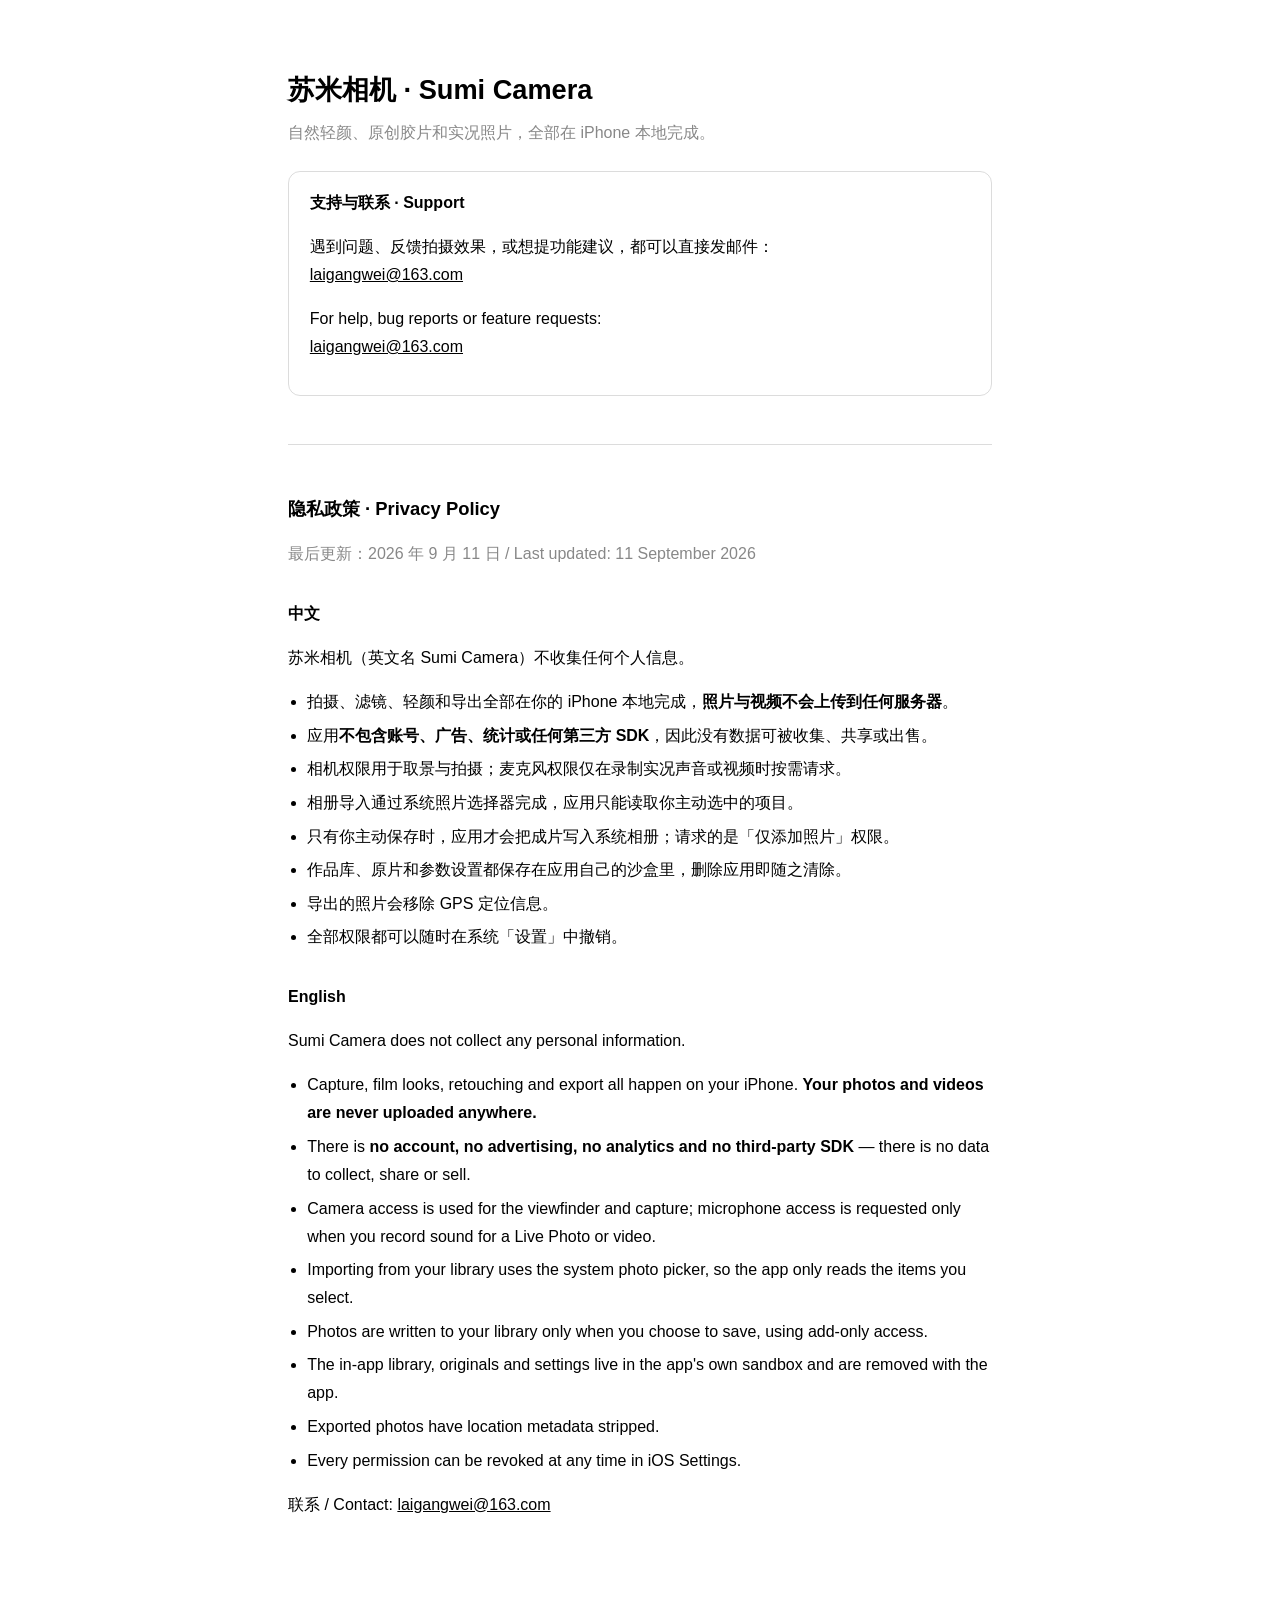
==== index.html @ 21cba601 "苏米相机 支持与隐私页" ====
<!DOCTYPE html>
<html lang="zh-Hans">
<head>
<meta charset="utf-8">
<meta name="viewport" content="width=device-width, initial-scale=1">
<title>苏米相机 · 支持与隐私 · Sumi Camera</title>
<style>
  :root { color-scheme: light dark; }
  body { max-width: 44rem; margin: 0 auto; padding: 3rem 1.25rem 5rem;
         font: 16px/1.75 -apple-system, "PingFang SC", "Helvetica Neue", sans-serif; }
  h1 { font-size: 1.7rem; font-weight: 600; margin-bottom: .3rem; }
  h2 { font-size: 1.15rem; font-weight: 600; margin-top: 2.6rem; }
  h3 { font-size: 1rem; font-weight: 600; margin-top: 2rem; }
  .sub { color: #888; margin-top: 0; }
  ul { padding-left: 1.2rem; }
  li { margin: .35rem 0; }
  hr { border: none; border-top: 1px solid rgba(128,128,128,.28); margin: 3rem 0; }
  a { color: inherit; }
  .card { padding: 1.1rem 1.3rem; border: 1px solid rgba(128,128,128,.28); border-radius: 12px; margin: 1.5rem 0 0; }
</style>
</head>
<body>

<h1>苏米相机 · Sumi Camera</h1>
<p class="sub">自然轻颜、原创胶片和实况照片，全部在 iPhone 本地完成。</p>

<div class="card">
  <strong>支持与联系 · Support</strong>
  <p>遇到问题、反馈拍摄效果，或想提功能建议，都可以直接发邮件：<br>
  <a href="mailto:laigangwei@163.com">laigangwei@163.com</a></p>
  <p>For help, bug reports or feature requests:<br>
  <a href="mailto:laigangwei@163.com">laigangwei@163.com</a></p>
</div>

<hr>

<h2>隐私政策 · Privacy Policy</h2>
<p class="sub">最后更新：2026 年 9 月 11 日 / Last updated: 11 September 2026</p>

<h3>中文</h3>
<p>苏米相机（英文名 Sumi Camera）不收集任何个人信息。</p>
<ul>
  <li>拍摄、滤镜、轻颜和导出全部在你的 iPhone 本地完成，<strong>照片与视频不会上传到任何服务器</strong>。</li>
  <li>应用<strong>不包含账号、广告、统计或任何第三方 SDK</strong>，因此没有数据可被收集、共享或出售。</li>
  <li>相机权限用于取景与拍摄；麦克风权限仅在录制实况声音或视频时按需请求。</li>
  <li>相册导入通过系统照片选择器完成，应用只能读取你主动选中的项目。</li>
  <li>只有你主动保存时，应用才会把成片写入系统相册；请求的是「仅添加照片」权限。</li>
  <li>作品库、原片和参数设置都保存在应用自己的沙盒里，删除应用即随之清除。</li>
  <li>导出的照片会移除 GPS 定位信息。</li>
  <li>全部权限都可以随时在系统「设置」中撤销。</li>
</ul>

<h3>English</h3>
<p>Sumi Camera does not collect any personal information.</p>
<ul>
  <li>Capture, film looks, retouching and export all happen on your iPhone. <strong>Your photos and videos are never uploaded anywhere.</strong></li>
  <li>There is <strong>no account, no advertising, no analytics and no third-party SDK</strong> — there is no data to collect, share or sell.</li>
  <li>Camera access is used for the viewfinder and capture; microphone access is requested only when you record sound for a Live Photo or video.</li>
  <li>Importing from your library uses the system photo picker, so the app only reads the items you select.</li>
  <li>Photos are written to your library only when you choose to save, using add-only access.</li>
  <li>The in-app library, originals and settings live in the app's own sandbox and are removed with the app.</li>
  <li>Exported photos have location metadata stripped.</li>
  <li>Every permission can be revoked at any time in iOS Settings.</li>
</ul>

<p>联系 / Contact: <a href="mailto:laigangwei@163.com">laigangwei@163.com</a></p>

</body>
</html>
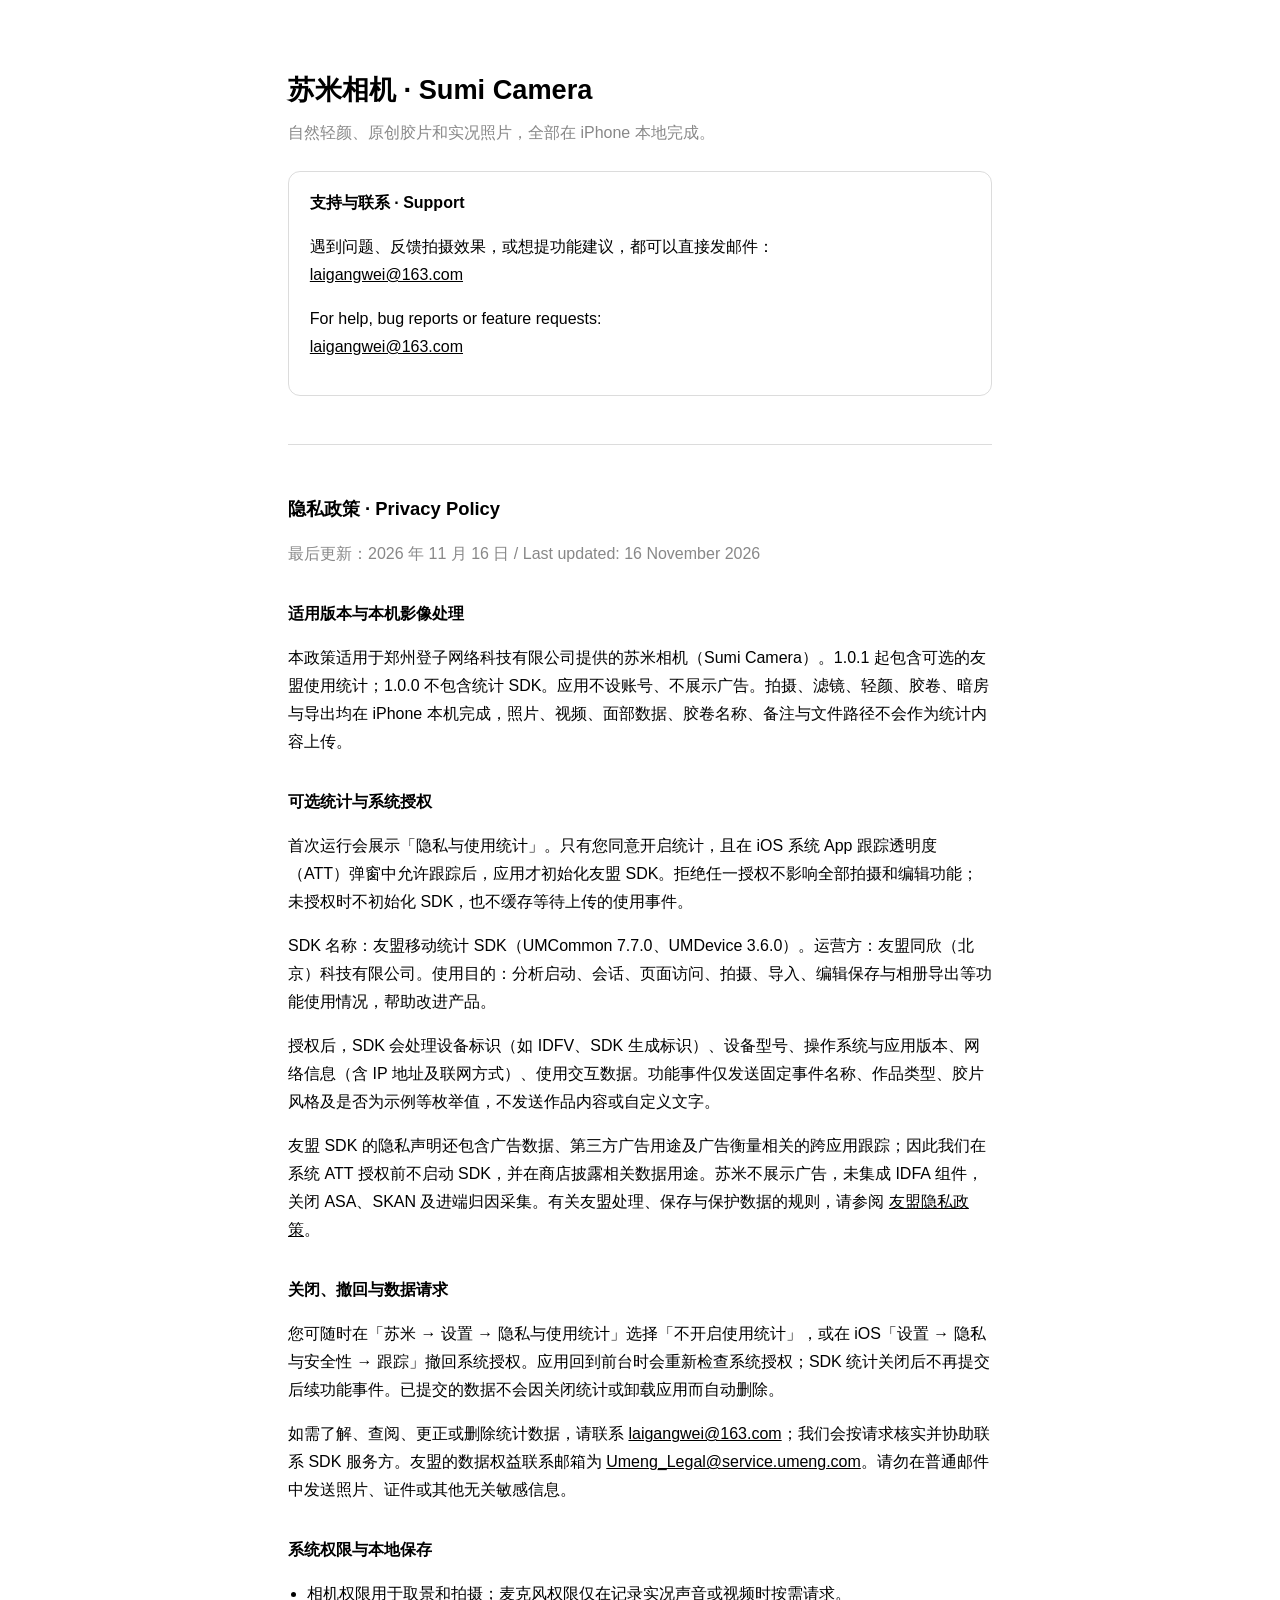
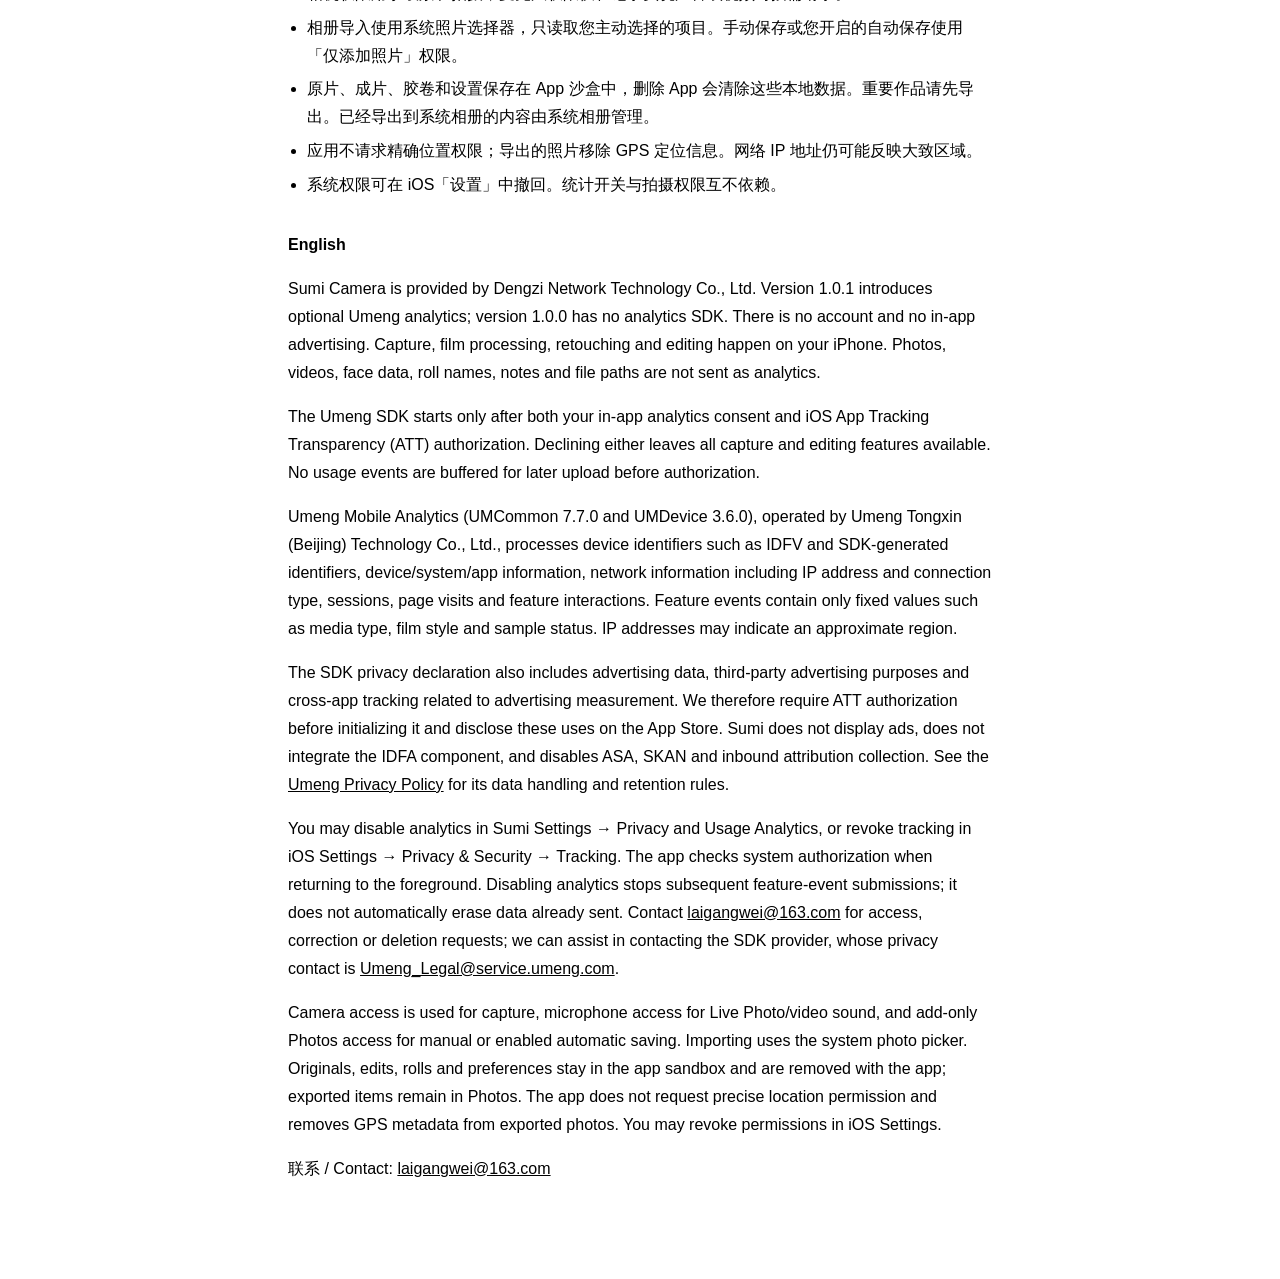
==== commit 3240a70a: "更新 1.0.1 友盟统计、ATT 授权与数据权益说明" ====
--- a/index.html
+++ b/index.html
@@ -35,35 +35,32 @@
 <hr>
 
 <h2>隐私政策 · Privacy Policy</h2>
-<p class="sub">最后更新：2026 年 9 月 11 日 / Last updated: 11 September 2026</p>
-
-<h3>中文</h3>
-<p>苏米相机（英文名 Sumi Camera）不收集任何个人信息。</p>
+<p class="sub">最后更新：2026 年 11 月 16 日 / Last updated: 16 November 2026</p>
+<h3>适用版本与本机影像处理</h3>
+<p>本政策适用于郑州登子网络科技有限公司提供的苏米相机（Sumi Camera）。1.0.1 起包含可选的友盟使用统计；1.0.0 不包含统计 SDK。应用不设账号、不展示广告。拍摄、滤镜、轻颜、胶卷、暗房与导出均在 iPhone 本机完成，照片、视频、面部数据、胶卷名称、备注与文件路径不会作为统计内容上传。</p>
+<h3>可选统计与系统授权</h3>
+<p>首次运行会展示「隐私与使用统计」。只有您同意开启统计，且在 iOS 系统 App 跟踪透明度（ATT）弹窗中允许跟踪后，应用才初始化友盟 SDK。拒绝任一授权不影响全部拍摄和编辑功能；未授权时不初始化 SDK，也不缓存等待上传的使用事件。</p>
+<p>SDK 名称：友盟移动统计 SDK（UMCommon 7.7.0、UMDevice 3.6.0）。运营方：友盟同欣（北京）科技有限公司。使用目的：分析启动、会话、页面访问、拍摄、导入、编辑保存与相册导出等功能使用情况，帮助改进产品。</p>
+<p>授权后，SDK 会处理设备标识（如 IDFV、SDK 生成标识）、设备型号、操作系统与应用版本、网络信息（含 IP 地址及联网方式）、使用交互数据。功能事件仅发送固定事件名称、作品类型、胶片风格及是否为示例等枚举值，不发送作品内容或自定义文字。</p>
+<p>友盟 SDK 的隐私声明还包含广告数据、第三方广告用途及广告衡量相关的跨应用跟踪；因此我们在系统 ATT 授权前不启动 SDK，并在商店披露相关数据用途。苏米不展示广告，未集成 IDFA 组件，关闭 ASA、SKAN 及进端归因采集。有关友盟处理、保存与保护数据的规则，请参阅 <a href="https://www.umeng.com/page/policy">友盟隐私政策</a>。</p>
+<h3>关闭、撤回与数据请求</h3>
+<p>您可随时在「苏米 → 设置 → 隐私与使用统计」选择「不开启使用统计」，或在 iOS「设置 → 隐私与安全性 → 跟踪」撤回系统授权。应用回到前台时会重新检查系统授权；SDK 统计关闭后不再提交后续功能事件。已提交的数据不会因关闭统计或卸载应用而自动删除。</p>
+<p>如需了解、查阅、更正或删除统计数据，请联系 <a href="mailto:laigangwei@163.com">laigangwei@163.com</a>；我们会按请求核实并协助联系 SDK 服务方。友盟的数据权益联系邮箱为 <a href="mailto:Umeng_Legal@service.umeng.com">Umeng_Legal@service.umeng.com</a>。请勿在普通邮件中发送照片、证件或其他无关敏感信息。</p>
+<h3>系统权限与本地保存</h3>
 <ul>
-  <li>拍摄、滤镜、轻颜和导出全部在你的 iPhone 本地完成，<strong>照片与视频不会上传到任何服务器</strong>。</li>
-  <li>应用<strong>不包含账号、广告、统计或任何第三方 SDK</strong>，因此没有数据可被收集、共享或出售。</li>
-  <li>相机权限用于取景与拍摄；麦克风权限仅在录制实况声音或视频时按需请求。</li>
-  <li>相册导入通过系统照片选择器完成，应用只能读取你主动选中的项目。</li>
-  <li>只有你主动保存时，应用才会把成片写入系统相册；请求的是「仅添加照片」权限。</li>
-  <li>作品库、原片和参数设置都保存在应用自己的沙盒里，删除应用即随之清除。</li>
-  <li>导出的照片会移除 GPS 定位信息。</li>
-  <li>全部权限都可以随时在系统「设置」中撤销。</li>
+<li>相机权限用于取景和拍摄；麦克风权限仅在记录实况声音或视频时按需请求。</li>
+<li>相册导入使用系统照片选择器，只读取您主动选择的项目。手动保存或您开启的自动保存使用「仅添加照片」权限。</li>
+<li>原片、成片、胶卷和设置保存在 App 沙盒中，删除 App 会清除这些本地数据。重要作品请先导出。已经导出到系统相册的内容由系统相册管理。</li>
+<li>应用不请求精确位置权限；导出的照片移除 GPS 定位信息。网络 IP 地址仍可能反映大致区域。</li>
+<li>系统权限可在 iOS「设置」中撤回。统计开关与拍摄权限互不依赖。</li>
 </ul>
-
 <h3>English</h3>
-<p>Sumi Camera does not collect any personal information.</p>
-<ul>
-  <li>Capture, film looks, retouching and export all happen on your iPhone. <strong>Your photos and videos are never uploaded anywhere.</strong></li>
-  <li>There is <strong>no account, no advertising, no analytics and no third-party SDK</strong> — there is no data to collect, share or sell.</li>
-  <li>Camera access is used for the viewfinder and capture; microphone access is requested only when you record sound for a Live Photo or video.</li>
-  <li>Importing from your library uses the system photo picker, so the app only reads the items you select.</li>
-  <li>Photos are written to your library only when you choose to save, using add-only access.</li>
-  <li>The in-app library, originals and settings live in the app's own sandbox and are removed with the app.</li>
-  <li>Exported photos have location metadata stripped.</li>
-  <li>Every permission can be revoked at any time in iOS Settings.</li>
-</ul>
-
+<p>Sumi Camera is provided by Dengzi Network Technology Co., Ltd. Version 1.0.1 introduces optional Umeng analytics; version 1.0.0 has no analytics SDK. There is no account and no in-app advertising. Capture, film processing, retouching and editing happen on your iPhone. Photos, videos, face data, roll names, notes and file paths are not sent as analytics.</p>
+<p>The Umeng SDK starts only after both your in-app analytics consent and iOS App Tracking Transparency (ATT) authorization. Declining either leaves all capture and editing features available. No usage events are buffered for later upload before authorization.</p>
+<p>Umeng Mobile Analytics (UMCommon 7.7.0 and UMDevice 3.6.0), operated by Umeng Tongxin (Beijing) Technology Co., Ltd., processes device identifiers such as IDFV and SDK-generated identifiers, device/system/app information, network information including IP address and connection type, sessions, page visits and feature interactions. Feature events contain only fixed values such as media type, film style and sample status. IP addresses may indicate an approximate region.</p>
+<p>The SDK privacy declaration also includes advertising data, third-party advertising purposes and cross-app tracking related to advertising measurement. We therefore require ATT authorization before initializing it and disclose these uses on the App Store. Sumi does not display ads, does not integrate the IDFA component, and disables ASA, SKAN and inbound attribution collection. See the <a href="https://www.umeng.com/page/policy">Umeng Privacy Policy</a> for its data handling and retention rules.</p>
+<p>You may disable analytics in Sumi Settings → Privacy and Usage Analytics, or revoke tracking in iOS Settings → Privacy &amp; Security → Tracking. The app checks system authorization when returning to the foreground. Disabling analytics stops subsequent feature-event submissions; it does not automatically erase data already sent. Contact <a href="mailto:laigangwei@163.com">laigangwei@163.com</a> for access, correction or deletion requests; we can assist in contacting the SDK provider, whose privacy contact is <a href="mailto:Umeng_Legal@service.umeng.com">Umeng_Legal@service.umeng.com</a>.</p>
+<p>Camera access is used for capture, microphone access for Live Photo/video sound, and add-only Photos access for manual or enabled automatic saving. Importing uses the system photo picker. Originals, edits, rolls and preferences stay in the app sandbox and are removed with the app; exported items remain in Photos. The app does not request precise location permission and removes GPS metadata from exported photos. You may revoke permissions in iOS Settings.</p>
 <p>联系 / Contact: <a href="mailto:laigangwei@163.com">laigangwei@163.com</a></p>
-
 </body>
 </html>
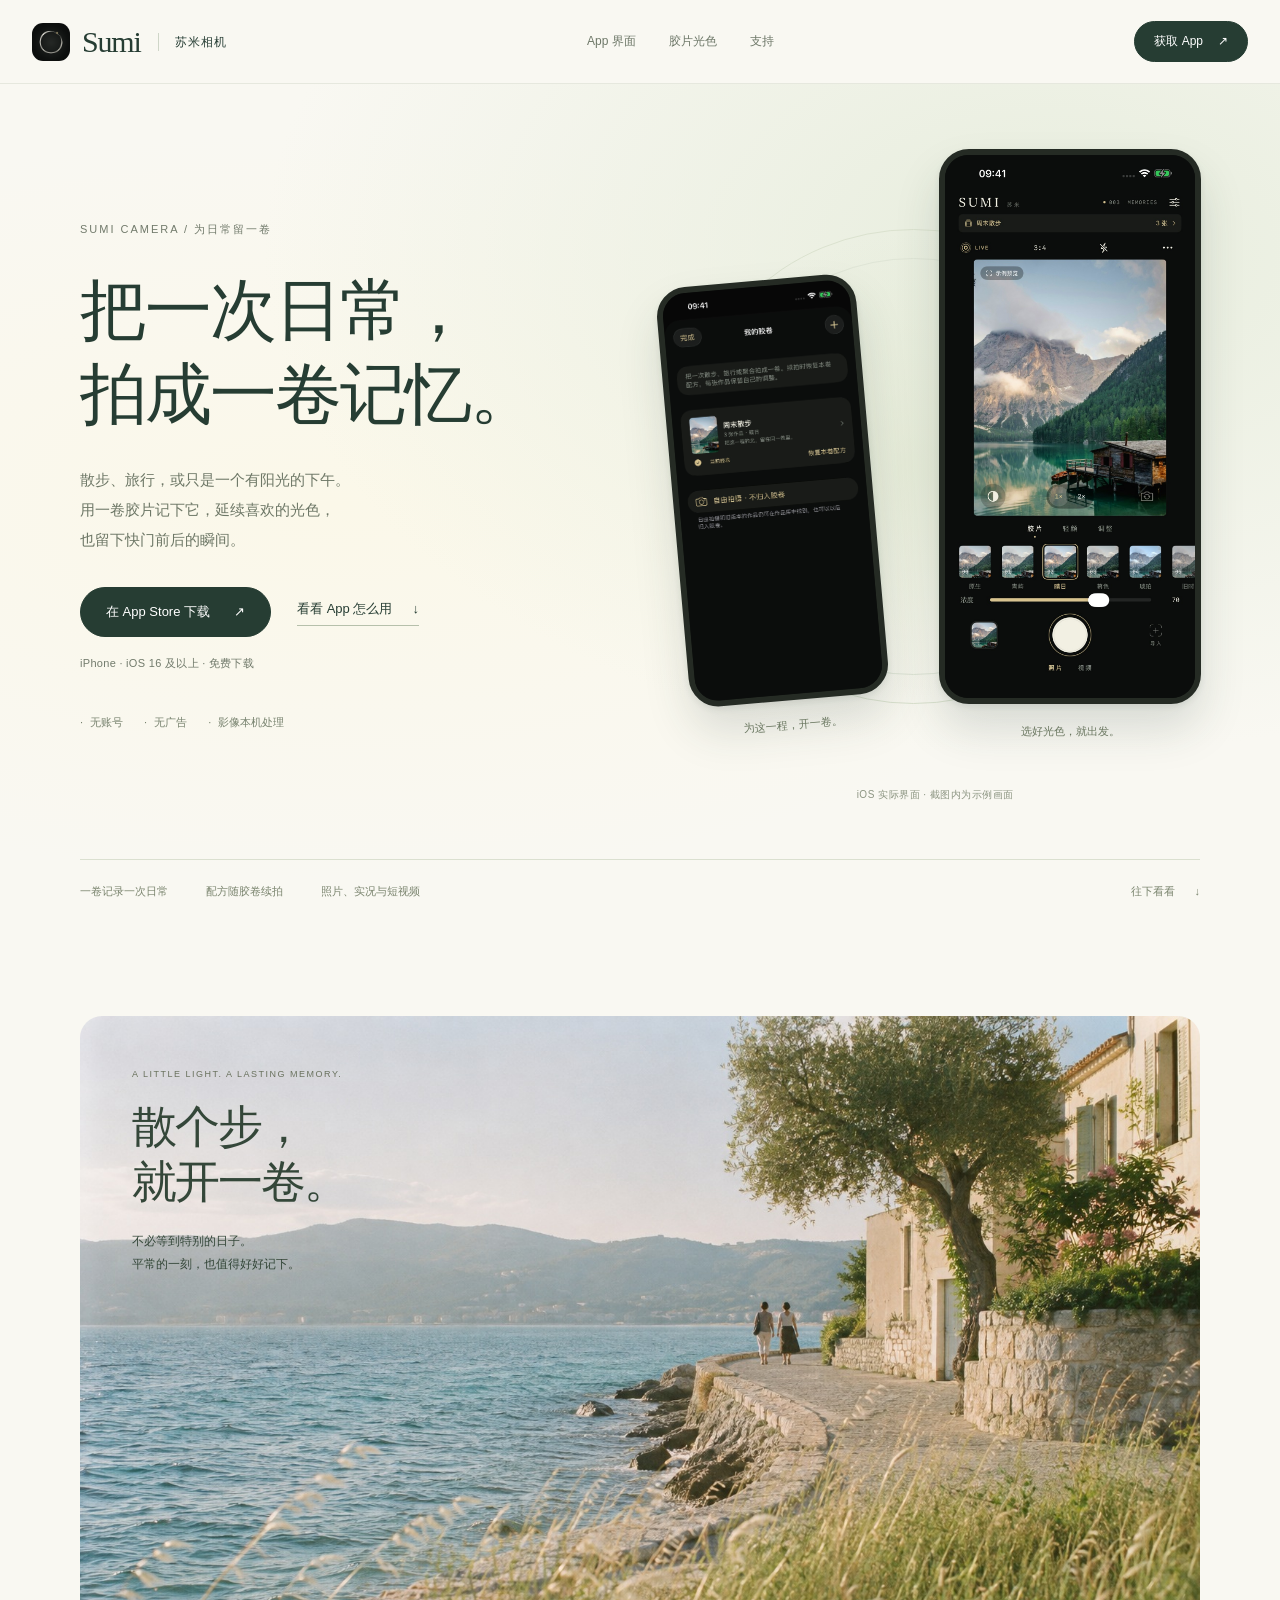
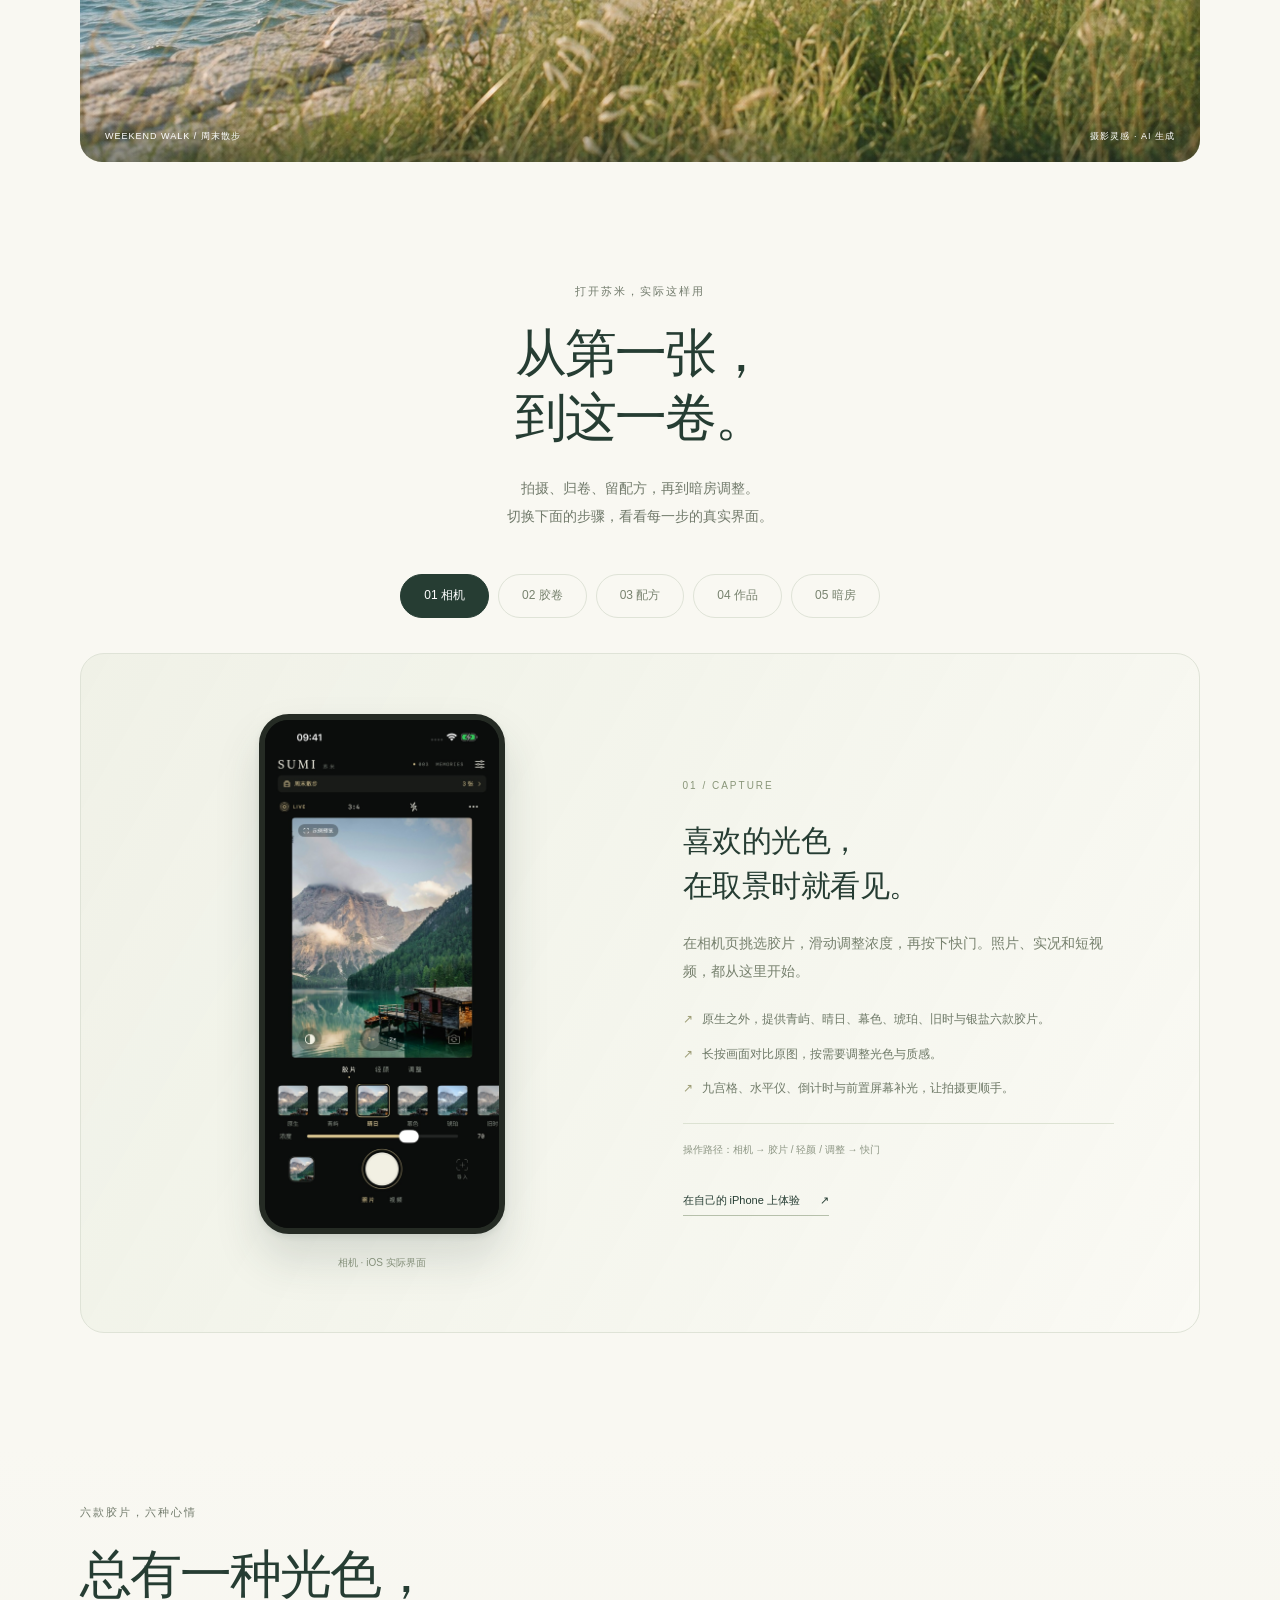
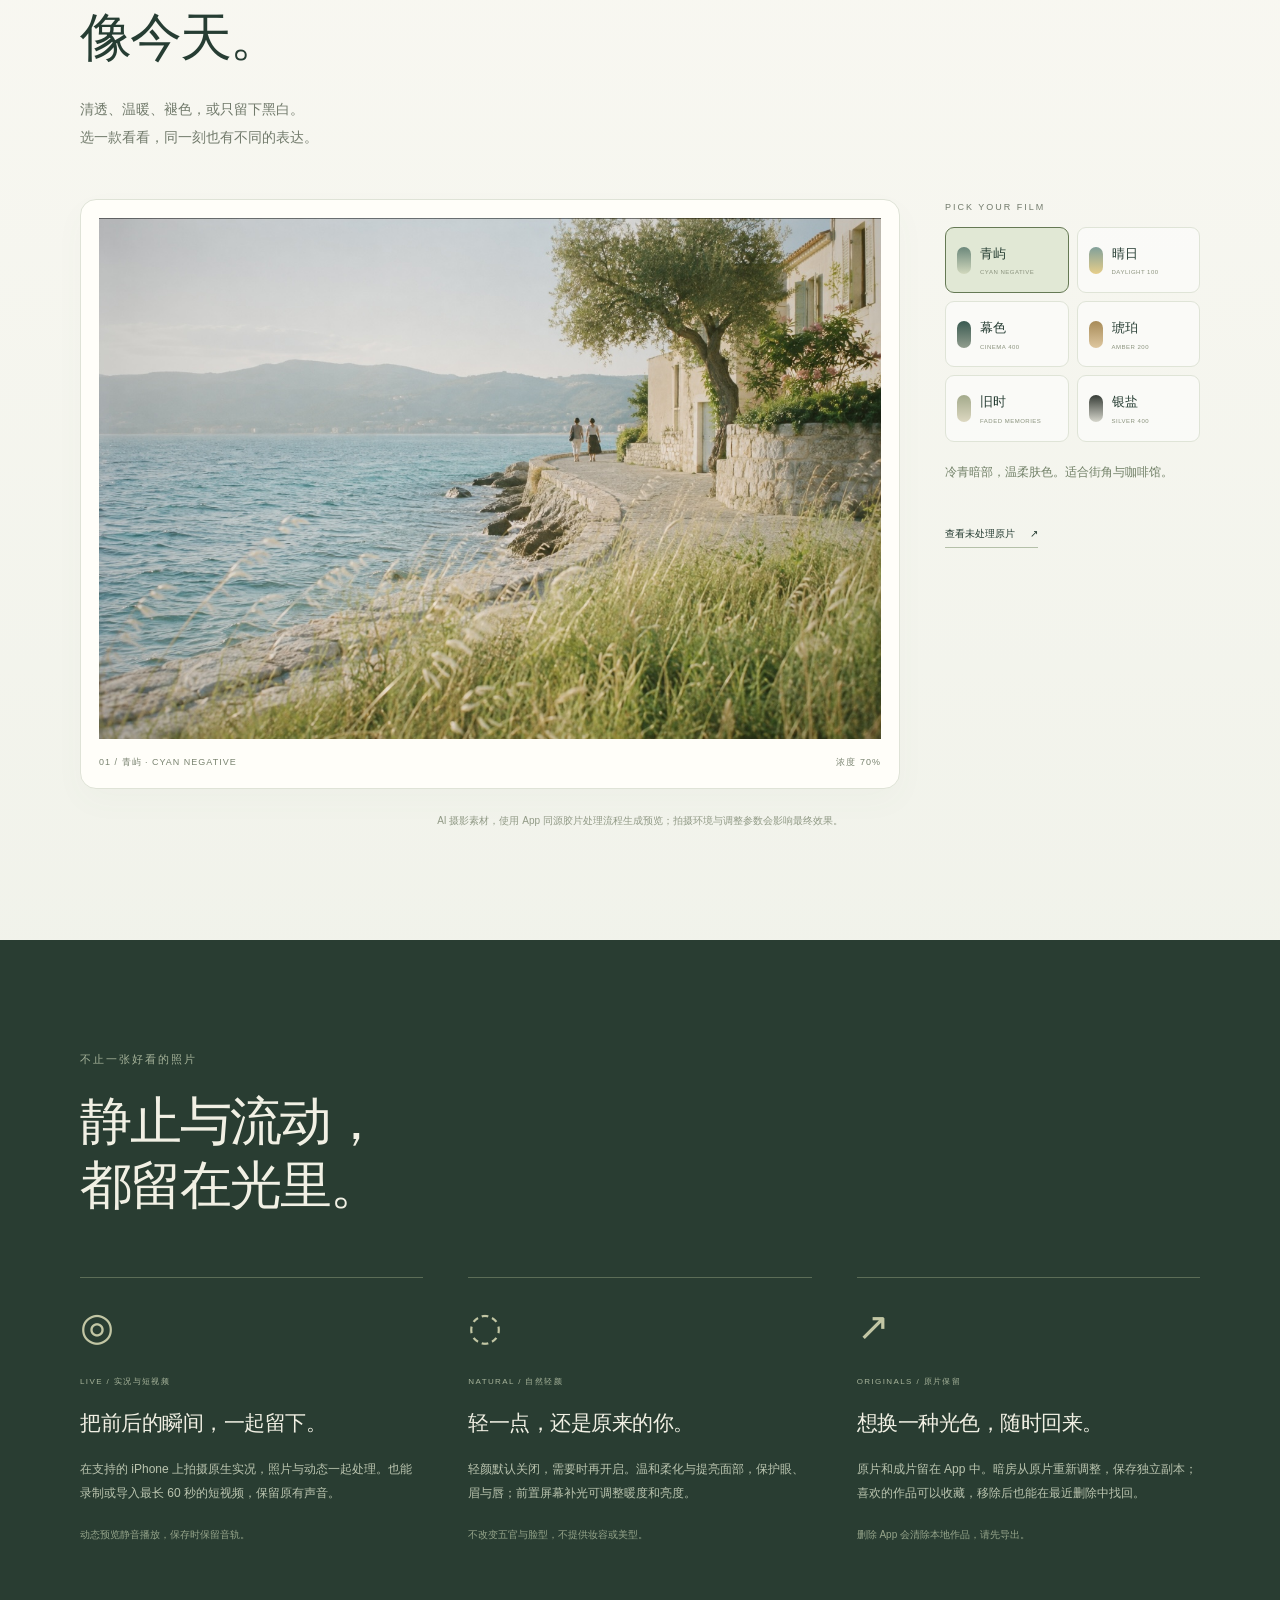
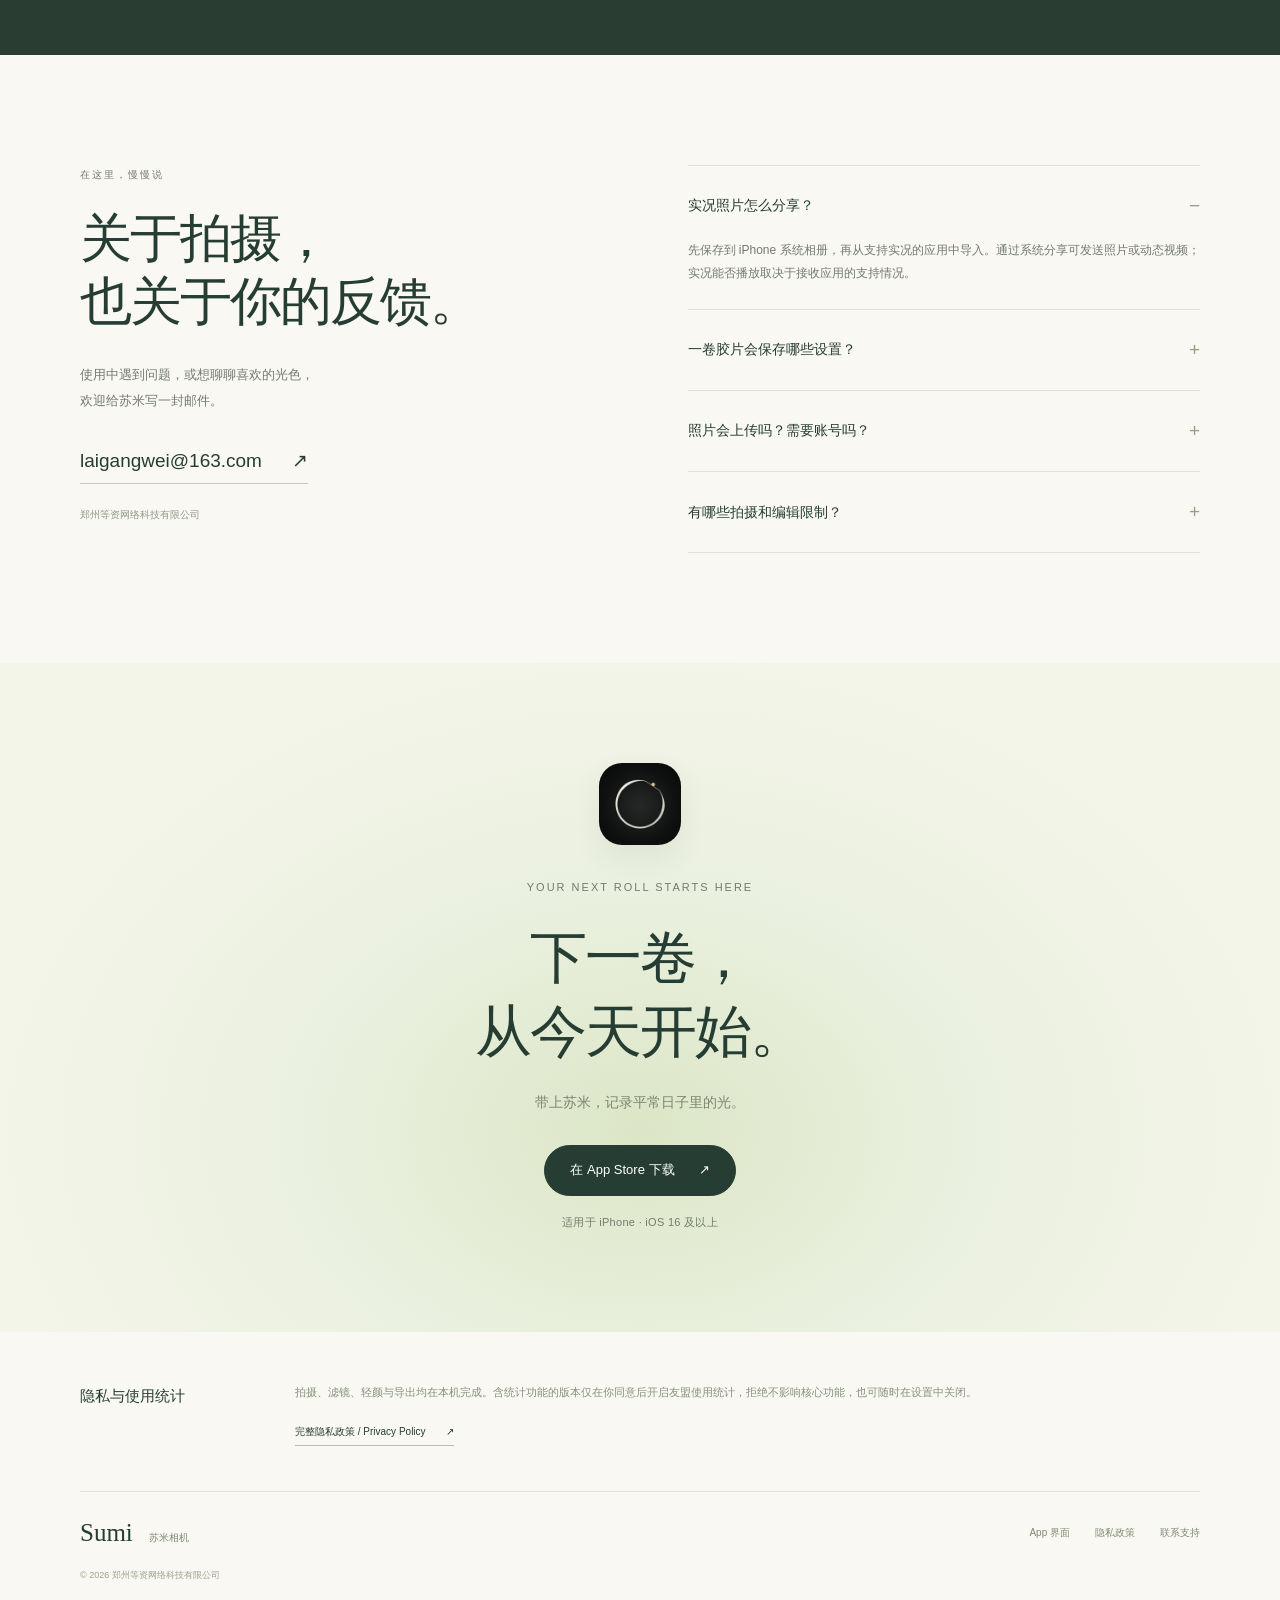
==== commit a6e63b5b: "将苏米相机支持页升级为完整产品网站 延续浅色胶片风格，加入真实 iOS 界面、胶卷与配方介绍及六款同源胶片预览。保留支持邮箱并按现有授权流程更新隐私说明。" ====
--- a/index.html
+++ b/index.html
@@ -1,66 +1,50 @@
-<!DOCTYPE html>
+<!doctype html>
 <html lang="zh-Hans">
 <head>
-<meta charset="utf-8">
-<meta name="viewport" content="width=device-width, initial-scale=1">
-<title>苏米相机 · 支持与隐私 · Sumi Camera</title>
-<style>
-  :root { color-scheme: light dark; }
-  body { max-width: 44rem; margin: 0 auto; padding: 3rem 1.25rem 5rem;
-         font: 16px/1.75 -apple-system, "PingFang SC", "Helvetica Neue", sans-serif; }
-  h1 { font-size: 1.7rem; font-weight: 600; margin-bottom: .3rem; }
-  h2 { font-size: 1.15rem; font-weight: 600; margin-top: 2.6rem; }
-  h3 { font-size: 1rem; font-weight: 600; margin-top: 2rem; }
-  .sub { color: #888; margin-top: 0; }
-  ul { padding-left: 1.2rem; }
-  li { margin: .35rem 0; }
-  hr { border: none; border-top: 1px solid rgba(128,128,128,.28); margin: 3rem 0; }
-  a { color: inherit; }
-  .card { padding: 1.1rem 1.3rem; border: 1px solid rgba(128,128,128,.28); border-radius: 12px; margin: 1.5rem 0 0; }
-</style>
+  <meta charset="utf-8">
+  <meta name="viewport" content="width=device-width,initial-scale=1">
+  <meta name="theme-color" content="#f9f8f2">
+  <title>苏米相机 Sumi Camera · 把一次日常，拍成一卷记忆</title>
+  <meta name="description" content="苏米相机 Sumi Camera，用胶卷记录日常的 iPhone 实况相机。六款胶片、胶卷配方、自然轻颜与本机暗房，让照片和动态拥有喜欢的光色。">
+  <link rel="canonical" href="https://eric-lai-hub.github.io/sumi-camera-pages/">
+  <meta property="og:title" content="苏米相机 Sumi Camera · 把一次日常，拍成一卷记忆">
+  <meta property="og:description" content="胶卷记录、配方续拍、实况与暗房。给平常的日子，留一点喜欢的光色。">
+  <meta property="og:image" content="https://eric-lai-hub.github.io/sumi-camera-pages/assets/coastal-walk.jpg">
+  <meta property="og:type" content="website">
+  <link rel="icon" href="assets/icon.png">
+  <link rel="stylesheet" href="style.css?v=20261116-sumi">
+  <script src="app.js?v=20261116-sumi" defer></script>
 </head>
 <body>
+<a class="skip-link" href="#main">跳到正文</a>
+<header class="site-header"><div class="header-inner">
+  <a class="brand" href="#main" aria-label="苏米相机首页"><img src="assets/icon.png" alt="" width="40" height="40"><span class="brand-name">Sumi<span>苏米相机</span></span></a>
+  <nav aria-label="页面导航"><a href="#experience">App 界面</a><a href="#films">胶片光色</a><a href="#support">支持</a></nav>
+  <a class="button small" href="https://apps.apple.com/cn/app/id6811032651">获取 App <span aria-hidden="true">↗</span></a>
+</div></header>
+<main id="main">
+<section class="hero" aria-labelledby="hero-title"><div class="wrap hero-grid">
+  <div class="hero-copy"><p class="eyebrow">SUMI CAMERA / 为日常留一卷</p><h1 id="hero-title">把一次日常，<br>拍成一卷记忆。</h1><p class="hero-description">散步、旅行，或只是一个有阳光的下午。<br>用一卷胶片记下它，延续喜欢的光色，<br>也留下快门前后的瞬间。</p><div class="hero-actions"><a class="button" href="https://apps.apple.com/cn/app/id6811032651">在 App Store 下载 <span aria-hidden="true">↗</span></a><a class="text-link" href="#experience">看看 App 怎么用 <span aria-hidden="true">↓</span></a></div><p class="availability">iPhone · iOS 16 及以上 · 免费下载</p><div class="hero-notes"><span>无账号</span><span>无广告</span><span>影像本机处理</span></div></div>
+  <div class="hero-visual" aria-label="苏米相机实际 iOS 界面"><div class="hero-halo" aria-hidden="true"></div><figure class="hero-roll"><a class="phone secondary" href="assets/app-rolls.jpg" data-preview aria-label="查看我的胶卷界面大图"><img src="assets/app-rolls.jpg" alt="iOS 我的胶卷页面，周末散步胶卷带有封面、短记与恢复本卷配方入口。" width="960" height="2086"></a><figcaption>为这一程，开一卷。</figcaption></figure><figure class="hero-camera"><a class="phone primary" href="assets/app-camera.jpg" data-preview aria-label="查看相机界面大图"><img src="assets/app-camera.jpg" alt="苏米相机 iOS 取景界面，湖畔示例画面下方有胶片、浓度、快门与导入入口。" width="960" height="2086" fetchpriority="high"></a><figcaption>选好光色，就出发。</figcaption></figure><p class="screen-note">iOS 实际界面 · 截图内为示例画面</p></div>
+</div><div class="wrap hero-bottom"><span>一卷记录一次日常</span><span>配方随胶卷续拍</span><span>照片、实况与短视频</span><a href="#experience">往下看看 <span aria-hidden="true">↓</span></a></div></section>
 
-<h1>苏米相机 · Sumi Camera</h1>
-<p class="sub">自然轻颜、原创胶片和实况照片，全部在 iPhone 本地完成。</p>
+<section class="moment-section"><div class="wrap"><figure class="moment"><img src="assets/coastal-walk.jpg" alt="柔和日光下，两位同行的人沿着海边石道散步，前景是随风生长的野草。" width="1536" height="1024" loading="lazy"><div class="moment-copy"><p class="eyebrow">A LITTLE LIGHT. A LASTING MEMORY.</p><h2>散个步，<br>就开一卷。</h2><p>不必等到特别的日子。<br>平常的一刻，也值得好好记下。</p></div><figcaption><span>WEEKEND WALK / 周末散步</span><span>摄影灵感 · AI 生成</span></figcaption></figure></div></section>
 
-<div class="card">
-  <strong>支持与联系 · Support</strong>
-  <p>遇到问题、反馈拍摄效果，或想提功能建议，都可以直接发邮件：<br>
-  <a href="mailto:laigangwei@163.com">laigangwei@163.com</a></p>
-  <p>For help, bug reports or feature requests:<br>
-  <a href="mailto:laigangwei@163.com">laigangwei@163.com</a></p>
-</div>
+<section id="experience" class="section experience" aria-labelledby="experience-title"><div class="wrap"><div class="section-heading centered"><p class="eyebrow">打开苏米，实际这样用</p><h2 id="experience-title">从第一张，<br>到这一卷。</h2><p>拍摄、归卷、留配方，再到暗房调整。<br>切换下面的步骤，看看每一步的真实界面。</p></div>
+  <div class="step-tabs" role="tablist" aria-label="苏米相机操作步骤"><button role="tab" aria-selected="true" aria-controls="step-panel" id="tab-camera" data-step="camera">01 相机</button><button role="tab" aria-selected="false" aria-controls="step-panel" tabindex="-1" id="tab-rolls" data-step="rolls">02 胶卷</button><button role="tab" aria-selected="false" aria-controls="step-panel" tabindex="-1" id="tab-recipe" data-step="recipe">03 配方</button><button role="tab" aria-selected="false" aria-controls="step-panel" tabindex="-1" id="tab-library" data-step="library">04 作品</button><button role="tab" aria-selected="false" aria-controls="step-panel" tabindex="-1" id="tab-darkroom" data-step="darkroom">05 暗房</button></div>
+  <div class="step-panel" id="step-panel" role="tabpanel" aria-labelledby="tab-camera"><figure class="step-visual"><a class="phone walkthrough" href="assets/app-camera.jpg" data-preview id="step-image-link" aria-label="查看当前 App 界面大图"><img id="step-image" src="assets/app-camera.jpg" alt="苏米相机 iOS 拍摄页，展示胶片选择、浓度与快门。" width="960" height="2086" loading="lazy"></a><figcaption id="step-caption">相机 · iOS 实际界面</figcaption></figure><div class="step-copy"><span class="step-number" id="step-number">01 / CAPTURE</span><h3 id="step-title">喜欢的光色，<br>在取景时就看见。</h3><p id="step-description">在相机页挑选胶片，滑动调整浓度，再按下快门。照片、实况和短视频，都从这里开始。</p><ul id="step-points"><li>原生之外，提供青屿、晴日、幕色、琥珀、旧时与银盐六款胶片。</li><li>长按画面对比原图，按需要调整光色与质感。</li><li>九宫格、水平仪、倒计时与前置屏幕补光，让拍摄更顺手。</li></ul><p class="step-path" id="step-path">操作路径：相机 → 胶片 / 轻颜 / 调整 → 快门</p><a class="text-link" href="https://apps.apple.com/cn/app/id6811032651">在自己的 iPhone 上体验 <span aria-hidden="true">↗</span></a></div></div>
+</div></section>
 
-<hr>
+<section class="section films" id="films" aria-labelledby="films-title"><div class="wrap"><div class="section-heading"><p class="eyebrow">六款胶片，六种心情</p><h2 id="films-title">总有一种光色，<br>像今天。</h2><p>清透、温暖、褪色，或只留下黑白。<br>选一款看看，同一刻也有不同的表达。</p></div><div class="film-studio"><figure class="film-figure"><a href="assets/film-negative.jpg" id="film-image-link" data-preview aria-label="查看当前胶片预览大图"><img id="film-image" src="assets/film-negative.jpg" width="1280" height="853" alt="青屿胶片预览，海边散步画面带有柔和的冷青色调。" loading="lazy"></a><figcaption><span id="film-caption">01 / 青屿 · CYAN NEGATIVE</span><span>浓度 70%</span></figcaption></figure><div class="film-controls"><p class="eyebrow">PICK YOUR FILM</p><div class="film-buttons" aria-label="选择胶片预览"><button data-film="negative" aria-pressed="true"><span class="swatch cyan"></span><span>青屿<small>CYAN NEGATIVE</small></span><span class="film-order">01</span></button><button data-film="daylight" aria-pressed="false"><span class="swatch daylight"></span><span>晴日<small>DAYLIGHT 100</small></span><span class="film-order">02</span></button><button data-film="cinema" aria-pressed="false"><span class="swatch cinema"></span><span>幕色<small>CINEMA 400</small></span><span class="film-order">03</span></button><button data-film="amber" aria-pressed="false"><span class="swatch amber"></span><span>琥珀<small>AMBER 200</small></span><span class="film-order">04</span></button><button data-film="faded" aria-pressed="false"><span class="swatch faded"></span><span>旧时<small>FADED MEMORIES</small></span><span class="film-order">05</span></button><button data-film="monochrome" aria-pressed="false"><span class="swatch monochrome"></span><span>银盐<small>SILVER 400</small></span><span class="film-order">06</span></button></div><p class="film-detail" id="film-detail" aria-live="polite">冷青暗部，温柔肤色。适合街角与咖啡馆。</p><button class="original-button" id="film-original" aria-pressed="false">查看未处理原片 <span aria-hidden="true">↗</span></button></div></div><p class="image-note">AI 摄影素材，使用 App 同源胶片处理流程生成预览；拍摄环境与调整参数会影响最终效果。</p></div></section>
 
-<h2>隐私政策 · Privacy Policy</h2>
-<p class="sub">最后更新：2026 年 11 月 16 日 / Last updated: 16 November 2026</p>
-<h3>适用版本与本机影像处理</h3>
-<p>本政策适用于郑州登子网络科技有限公司提供的苏米相机（Sumi Camera）。1.0.1 起包含可选的友盟使用统计；1.0.0 不包含统计 SDK。应用不设账号、不展示广告。拍摄、滤镜、轻颜、胶卷、暗房与导出均在 iPhone 本机完成，照片、视频、面部数据、胶卷名称、备注与文件路径不会作为统计内容上传。</p>
-<h3>可选统计与系统授权</h3>
-<p>首次运行会展示「隐私与使用统计」。只有您同意开启统计，且在 iOS 系统 App 跟踪透明度（ATT）弹窗中允许跟踪后，应用才初始化友盟 SDK。拒绝任一授权不影响全部拍摄和编辑功能；未授权时不初始化 SDK，也不缓存等待上传的使用事件。</p>
-<p>SDK 名称：友盟移动统计 SDK（UMCommon 7.7.0、UMDevice 3.6.0）。运营方：友盟同欣（北京）科技有限公司。使用目的：分析启动、会话、页面访问、拍摄、导入、编辑保存与相册导出等功能使用情况，帮助改进产品。</p>
-<p>授权后，SDK 会处理设备标识（如 IDFV、SDK 生成标识）、设备型号、操作系统与应用版本、网络信息（含 IP 地址及联网方式）、使用交互数据。功能事件仅发送固定事件名称、作品类型、胶片风格及是否为示例等枚举值，不发送作品内容或自定义文字。</p>
-<p>友盟 SDK 的隐私声明还包含广告数据、第三方广告用途及广告衡量相关的跨应用跟踪；因此我们在系统 ATT 授权前不启动 SDK，并在商店披露相关数据用途。苏米不展示广告，未集成 IDFA 组件，关闭 ASA、SKAN 及进端归因采集。有关友盟处理、保存与保护数据的规则，请参阅 <a href="https://www.umeng.com/page/policy">友盟隐私政策</a>。</p>
-<h3>关闭、撤回与数据请求</h3>
-<p>您可随时在「苏米 → 设置 → 隐私与使用统计」选择「不开启使用统计」，或在 iOS「设置 → 隐私与安全性 → 跟踪」撤回系统授权。应用回到前台时会重新检查系统授权；SDK 统计关闭后不再提交后续功能事件。已提交的数据不会因关闭统计或卸载应用而自动删除。</p>
-<p>如需了解、查阅、更正或删除统计数据，请联系 <a href="mailto:laigangwei@163.com">laigangwei@163.com</a>；我们会按请求核实并协助联系 SDK 服务方。友盟的数据权益联系邮箱为 <a href="mailto:Umeng_Legal@service.umeng.com">Umeng_Legal@service.umeng.com</a>。请勿在普通邮件中发送照片、证件或其他无关敏感信息。</p>
-<h3>系统权限与本地保存</h3>
-<ul>
-<li>相机权限用于取景和拍摄；麦克风权限仅在记录实况声音或视频时按需请求。</li>
-<li>相册导入使用系统照片选择器，只读取您主动选择的项目。手动保存或您开启的自动保存使用「仅添加照片」权限。</li>
-<li>原片、成片、胶卷和设置保存在 App 沙盒中，删除 App 会清除这些本地数据。重要作品请先导出。已经导出到系统相册的内容由系统相册管理。</li>
-<li>应用不请求精确位置权限；导出的照片移除 GPS 定位信息。网络 IP 地址仍可能反映大致区域。</li>
-<li>系统权限可在 iOS「设置」中撤回。统计开关与拍摄权限互不依赖。</li>
-</ul>
-<h3>English</h3>
-<p>Sumi Camera is provided by Dengzi Network Technology Co., Ltd. Version 1.0.1 introduces optional Umeng analytics; version 1.0.0 has no analytics SDK. There is no account and no in-app advertising. Capture, film processing, retouching and editing happen on your iPhone. Photos, videos, face data, roll names, notes and file paths are not sent as analytics.</p>
-<p>The Umeng SDK starts only after both your in-app analytics consent and iOS App Tracking Transparency (ATT) authorization. Declining either leaves all capture and editing features available. No usage events are buffered for later upload before authorization.</p>
-<p>Umeng Mobile Analytics (UMCommon 7.7.0 and UMDevice 3.6.0), operated by Umeng Tongxin (Beijing) Technology Co., Ltd., processes device identifiers such as IDFV and SDK-generated identifiers, device/system/app information, network information including IP address and connection type, sessions, page visits and feature interactions. Feature events contain only fixed values such as media type, film style and sample status. IP addresses may indicate an approximate region.</p>
-<p>The SDK privacy declaration also includes advertising data, third-party advertising purposes and cross-app tracking related to advertising measurement. We therefore require ATT authorization before initializing it and disclose these uses on the App Store. Sumi does not display ads, does not integrate the IDFA component, and disables ASA, SKAN and inbound attribution collection. See the <a href="https://www.umeng.com/page/policy">Umeng Privacy Policy</a> for its data handling and retention rules.</p>
-<p>You may disable analytics in Sumi Settings → Privacy and Usage Analytics, or revoke tracking in iOS Settings → Privacy &amp; Security → Tracking. The app checks system authorization when returning to the foreground. Disabling analytics stops subsequent feature-event submissions; it does not automatically erase data already sent. Contact <a href="mailto:laigangwei@163.com">laigangwei@163.com</a> for access, correction or deletion requests; we can assist in contacting the SDK provider, whose privacy contact is <a href="mailto:Umeng_Legal@service.umeng.com">Umeng_Legal@service.umeng.com</a>.</p>
-<p>Camera access is used for capture, microphone access for Live Photo/video sound, and add-only Photos access for manual or enabled automatic saving. Importing uses the system photo picker. Originals, edits, rolls and preferences stay in the app sandbox and are removed with the app; exported items remain in Photos. The app does not request precise location permission and removes GPS metadata from exported photos. You may revoke permissions in iOS Settings.</p>
-<p>联系 / Contact: <a href="mailto:laigangwei@163.com">laigangwei@163.com</a></p>
+<section class="essentials section" aria-labelledby="essentials-title"><div class="wrap"><div class="section-heading"><p class="eyebrow">不止一张好看的照片</p><h2 id="essentials-title">静止与流动，<br>都留在光里。</h2></div><div class="essentials-grid"><article><span class="feature-mark live-mark" aria-hidden="true">◎</span><p class="eyebrow">LIVE / 实况与短视频</p><h3>把前后的瞬间，一起留下。</h3><p>在支持的 iPhone 上拍摄原生实况，照片与动态一起处理。也能录制或导入最长 60 秒的短视频，保留原有声音。</p><p class="feature-note">动态预览静音播放，保存时保留音轨。</p></article><article><span class="feature-mark" aria-hidden="true">◌</span><p class="eyebrow">NATURAL / 自然轻颜</p><h3>轻一点，还是原来的你。</h3><p>轻颜默认关闭，需要时再开启。温和柔化与提亮面部，保护眼、眉与唇；前置屏幕补光可调整暖度和亮度。</p><p class="feature-note">不改变五官与脸型，不提供妆容或美型。</p></article><article><span class="feature-mark" aria-hidden="true">↗</span><p class="eyebrow">ORIGINALS / 原片保留</p><h3>想换一种光色，随时回来。</h3><p>原片和成片留在 App 中。暗房从原片重新调整，保存独立副本；喜欢的作品可以收藏，移除后也能在最近删除中找回。</p><p class="feature-note">删除 App 会清除本地作品，请先导出。</p></article></div></div></section>
+
+<section class="section support" id="support" aria-labelledby="support-title"><div class="wrap support-grid"><div><p class="eyebrow">在这里，慢慢说</p><h2 id="support-title">关于拍摄，<br>也关于你的反馈。</h2><p>使用中遇到问题，或想聊聊喜欢的光色，<br>欢迎给苏米写一封邮件。</p><a class="contact-email" href="mailto:laigangwei@163.com">laigangwei@163.com <span aria-hidden="true">↗</span></a><p class="support-brand">郑州等资网络科技有限公司</p></div><div class="faq"><details open><summary>实况照片怎么分享？</summary><p>先保存到 iPhone 系统相册，再从支持实况的应用中导入。通过系统分享可发送照片或动态视频；实况能否播放取决于接收应用的支持情况。</p></details><details><summary>一卷胶片会保存哪些设置？</summary><p>保存胶片、浓度、光色、颗粒、柔光、暗角、轻颜与画幅。选择这卷续拍时可恢复配方。临时拍摄调整不会自动改写配方，更新配方也不会改变已有作品。</p></details><details><summary>照片会上传吗？需要账号吗？</summary><p>不需要账号。影像处理在本机完成，苏米不建立照片或视频上传服务。含使用统计功能的版本会单独征求同意，拒绝不影响拍摄与编辑，可在设置中关闭。</p><a href="privacy.html">阅读完整隐私政策 ↗</a></details><details><summary>有哪些拍摄和编辑限制？</summary><p>需要 iOS 16 或更新版本。实况、镜头与闪光能力依设备而定。当前不支持 RAW、HDR 视频、4K 或手动快门 / ISO，也不提供视频剪辑时间轴与实况关键帧选择。</p></details></div></div></section>
+
+<section class="download-section" id="download"><div class="wrap download-inner"><img class="download-icon" src="assets/icon.png" alt="苏米相机 App 图标" width="88" height="88" loading="lazy"><p class="eyebrow">YOUR NEXT ROLL STARTS HERE</p><h2>下一卷，<br>从今天开始。</h2><p>带上苏米，记录平常日子里的光。</p><a class="button" href="https://apps.apple.com/cn/app/id6811032651">在 App Store 下载 <span aria-hidden="true">↗</span></a><span class="availability">适用于 iPhone · iOS 16 及以上</span></div></section>
+<section class="privacy-summary wrap" id="privacy" aria-labelledby="privacy-title"><h2 id="privacy-title">隐私与使用统计</h2><p>拍摄、滤镜、轻颜与导出均在本机完成。含统计功能的版本仅在你同意后开启友盟使用统计，拒绝不影响核心功能，也可随时在设置中关闭。</p><a class="text-link" href="privacy.html">完整隐私政策 / Privacy Policy <span aria-hidden="true">↗</span></a></section>
+</main>
+<footer class="site-footer wrap"><a class="footer-brand" href="#main">Sumi <span>苏米相机</span></a><nav aria-label="页脚"><a href="#experience">App 界面</a><a href="privacy.html">隐私政策</a><a href="mailto:laigangwei@163.com">联系支持</a></nav><p>© 2026 郑州等资网络科技有限公司</p></footer>
+<dialog class="image-dialog" id="image-dialog" aria-label="图片大图预览"><div class="dialog-toolbar"><span id="dialog-caption">App 界面</span><button id="close-preview" aria-label="关闭大图">关闭 <span aria-hidden="true">×</span></button></div><img id="dialog-image" alt=""></dialog>
 </body>
 </html>
--- a/style.css
+++ b/style.css
@@ -0,0 +1,13 @@
+:root{color-scheme:light;--paper:#f9f8f2;--ink:#263d33;--muted:#727b6c;--sage:#e8ecdf;--line:#dfe3d7;--gold:#b2a078;font-family:-apple-system,BlinkMacSystemFont,"PingFang SC","Microsoft YaHei",sans-serif;font-synthesis:none}
+*{box-sizing:border-box}html{scroll-behavior:smooth;scroll-padding-top:100px}body{margin:0;background:var(--paper);color:var(--ink);font-size:15px;line-height:1.8}a{color:inherit;text-decoration:none}button{font:inherit;color:inherit;cursor:pointer}img{display:block;max-width:100%}button,a,summary{-webkit-tap-highlight-color:transparent}button:focus-visible,a:focus-visible,summary:focus-visible{outline:3px solid #929f78;outline-offset:5px}p,h1,h2,h3,figure{margin:0}button{touch-action:manipulation}::selection{background:#d7dfc5}.wrap{width:min(1120px,calc(100% - 80px));margin-inline:auto}.section{padding:110px 0}.eyebrow{font-size:11px;font-weight:500;letter-spacing:2px;color:var(--muted)}h1,h2,h3{font-weight:570}h1,h2{letter-spacing:-2px;line-height:1.22}h2{font-size:52px}h3{line-height:1.5;letter-spacing:-.5px}.skip-link{position:fixed;top:-100px;left:20px;padding:10px 20px;background:#fff;z-index:10}.skip-link:focus{top:10px}.button{display:inline-flex;align-items:center;justify-content:center;gap:24px;padding:13px 25px;background:var(--ink);color:#fff;border:1px solid var(--ink);border-radius:40px;font-size:13px;line-height:1.7;transition:background .2s,transform .2s}.button:hover{background:#45624c;transform:translateY(-2px)}.button.small{font-size:12px;padding:9px 19px;gap:15px}.text-link{display:inline-flex;align-items:center;gap:20px;border-bottom:1px solid #b6c0ab;padding-bottom:4px;font-size:13px}.text-link:hover{color:#637953}.availability{color:var(--muted);font-size:11px;letter-spacing:.3px}
+.site-header{position:sticky;top:0;z-index:5;background:rgba(249,248,242,.92);backdrop-filter:blur(20px);border-bottom:1px solid #e6e8de}.header-inner{width:min(1280px,calc(100% - 64px));height:83px;margin:auto;display:flex;align-items:center;justify-content:space-between;gap:24px}.brand{display:flex;gap:12px;align-items:center}.brand img{width:38px;height:38px;border-radius:11px}.brand-name{font:30px/1 Georgia,"Times New Roman",serif;letter-spacing:-1.2px;display:flex;align-items:center;gap:17px}.brand-name>span{font:12px/1.5 -apple-system,"PingFang SC",sans-serif;letter-spacing:1px;padding-left:16px;border-left:1px solid #cfd6c8}.site-header nav{display:flex;gap:33px;font-size:12px;color:#6e7868}.site-header nav a:hover{color:var(--ink)}
+.hero{position:relative;overflow:hidden;background:radial-gradient(ellipse at 82% 20%,#e7eddd 0,transparent 53%),radial-gradient(ellipse at 26% 50%,#fbf8e9 0,transparent 63%)}.hero-grid{display:grid;grid-template-columns:1.03fr 1fr;align-items:center;gap:25px;padding-top:65px;padding-bottom:55px}.hero h1{font-size:clamp(48px,5.25vw,70px);margin:28px 0 29px;line-height:1.25}.hero-description{font-size:15px;line-height:2;color:#6e7867}.hero-actions{display:flex;gap:26px;align-items:center;margin-top:32px;flex-wrap:wrap}.hero-copy>.availability{margin-top:17px}.hero-notes{display:flex;gap:21px;margin-top:40px;font-size:11px;color:#78836f}.hero-notes span:before{content:'·';margin-right:7px}.hero-visual{position:relative;min-height:655px;margin-right:-10px}.hero-halo{position:absolute;width:475px;height:475px;border:1px solid #dbe2cf;border-radius:50%;left:15px;top:80px;background:radial-gradient(circle,#dce4cc88,transparent 70%)}.hero-halo:before{content:'';position:absolute;inset:28px;border:1px solid #dfe5d6;border-radius:50%}.phone{display:block;border:6px solid #252b24;border-radius:30px;background:#0b0e0b;box-shadow:0 25px 45px #263b3326,0 3px 6px #263b3317;transition:transform .25s}.phone:hover{transform:translateY(-4px)}.phone img{width:100%;height:auto;border-radius:23px}.hero-camera{position:absolute;width:262px;right:9px;top:0;z-index:2}.hero-roll{position:absolute;width:200px;left:13px;top:131px;transform:rotate(-5deg);z-index:1}.hero-visual figcaption{font-size:11px;color:#6a7760;margin-top:15px;text-align:center}.hero-camera figcaption{margin-top:18px}.screen-note{position:absolute;font-size:10px;letter-spacing:.5px;color:#8c9582;bottom:0;left:0;right:0;text-align:center}.hero-bottom{border-top:1px solid #dbe0d0;display:flex;align-items:center;gap:38px;font-size:11px;color:#7b856f;padding-top:22px;padding-bottom:24px}.hero-bottom a{margin-left:auto;display:flex;gap:20px}
+.moment-section{padding:90px 0 10px}.moment{position:relative;overflow:hidden;border-radius:22px;background:#e3e7db}.moment>img{width:100%;height:auto}.moment-copy{position:absolute;top:50px;left:52px;color:#344739}.moment-copy .eyebrow{font-size:9px;letter-spacing:1.5px;color:#69715d}.moment-copy h2{font-size:45px;margin:18px 0 20px}.moment-copy>p:last-child{font-size:12px;line-height:1.9}.moment figcaption{position:absolute;bottom:0;left:0;right:0;display:flex;justify-content:space-between;padding:18px 25px;background:linear-gradient(transparent,#1a302c66);color:#fff;font-size:9px;letter-spacing:1px}.section-heading>h2{margin:20px 0 25px}.section-heading>p:last-child{color:var(--muted);font-size:14px;line-height:2}.centered{text-align:center}.step-tabs{display:flex;justify-content:center;gap:9px;margin:44px 0 35px}.step-tabs button{background:transparent;border:1px solid var(--line);border-radius:30px;padding:10px 23px;font-size:12px;color:#78836f;white-space:nowrap}.step-tabs button[aria-selected="true"]{background:var(--ink);color:white;border-color:var(--ink)}.step-panel{display:grid;grid-template-columns:1fr 1fr;gap:85px;align-items:center;padding:60px 85px;border:1px solid var(--line);border-radius:24px;background:linear-gradient(120deg,#e9eddf99,#fbfaf580)}.step-visual{display:flex;flex-direction:column;align-items:center}.walkthrough{width:246px}.step-visual figcaption{font-size:10px;color:#86917b;margin-top:20px;text-align:center}.step-number{font-size:10px;letter-spacing:2px;color:#899679}.step-copy h3{font-size:30px;line-height:1.5;margin:21px 0}.step-copy>p:not(.step-path){font-size:14px;line-height:2;color:#77816e}.step-copy ul{list-style:none;margin:23px 0;padding:0;color:#6e7967;font-size:12px;line-height:1.9}.step-copy li{position:relative;padding-left:19px;margin-bottom:12px}.step-copy li:before{content:'↗';position:absolute;left:0;color:#9d9d76}.step-path{font-size:10px;color:#8e9785;line-height:1.8;padding-top:17px;border-top:1px solid #dce2d2;margin-top:23px;margin-bottom:26px}.step-copy .text-link{font-size:11px}
+.films{padding-top:60px;background:linear-gradient(180deg,transparent,#edf0e7aa)}.film-studio{display:grid;grid-template-columns:1fr 255px;gap:45px;margin-top:48px;align-items:start}.film-figure{padding:18px;background:#fffef9;border:1px solid var(--line);border-radius:16px;box-shadow:0 12px 32px #66725b08}.film-figure img{width:100%;height:auto;aspect-ratio:1536/1024;object-fit:contain;background:#f2f1eb}.film-figure figcaption{display:flex;justify-content:space-between;font-size:9px;letter-spacing:1px;color:#7a8471;padding-top:15px}.film-controls>.eyebrow{font-size:9px;letter-spacing:2px;margin-bottom:12px}.film-buttons{display:grid;grid-template-columns:1fr 1fr;gap:8px}.film-buttons button{background:#fff8;border:1px solid #dfe4d7;border-radius:9px;display:flex;align-items:center;text-align:left;gap:9px;padding:14px 11px;position:relative;font-size:13px}.film-buttons button[aria-pressed="true"]{border-color:#657954;background:#e1e8d5}.film-buttons small{display:block;font-size:6px;letter-spacing:.5px;color:#8a927d;white-space:nowrap;margin-top:2px}.swatch{width:14px;height:27px;border-radius:20px;flex-shrink:0}.cyan{background:linear-gradient(#6c887b,#d1d8bd)}.daylight{background:linear-gradient(#81a09a,#e6ce8a)}.cinema{background:linear-gradient(#3a5a51,#919d8e)}.amber{background:linear-gradient(#a78b58,#dec7a0)}.faded{background:linear-gradient(#a3aa8b,#ddd8c1)}.monochrome{background:linear-gradient(#363c36,#d6d6cc)}.film-order{display:none}.film-detail{font-size:12px;line-height:1.9;color:#718067;margin-top:19px;min-height:48px}.original-button{border:0;border-bottom:1px solid #b4c0a8;border-radius:0;padding:4px 0;background:transparent;font-size:10px;margin-top:12px}.original-button span{margin-left:12px}.original-button[aria-pressed="true"]{color:#263d33;font-weight:650}.image-note{text-align:center;color:#919a86;font-size:10px;margin-top:23px}
+.essentials{background:#293d32;color:#f1f0e4}.essentials .eyebrow{color:#a6b39a}.essentials-grid{display:grid;grid-template-columns:repeat(3,1fr);gap:45px;margin-top:60px}.essentials-grid article{border-top:1px solid #5c6d57;padding-top:26px}.feature-mark{display:block;font-size:39px;line-height:1.2;color:#c2c6a4;margin-bottom:24px;font-family:Georgia,serif}.essentials-grid .eyebrow{font-size:8px;letter-spacing:1.4px}.essentials h3{font-size:21px;margin:18px 0}.essentials article>p:not(.eyebrow){font-size:12px;color:#bac4af;line-height:2}.essentials article>p.feature-note{font-size:10px;color:#95a48a;margin-top:20px}.support-grid{display:grid;grid-template-columns:1fr 1fr;gap:95px}.support h2{margin:22px 0 28px}.support p{font-size:13px;color:var(--muted);line-height:2}.support .eyebrow{font-size:10px}.contact-email{display:inline-flex;gap:30px;align-items:center;font-size:19px;border-bottom:1px solid #c1cab6;padding-bottom:5px;margin-top:30px}.support p.support-brand{font-size:10px;color:#909986;margin-top:21px}.faq details{border-top:1px solid var(--line);padding:23px 0}.faq details:last-child{border-bottom:1px solid var(--line)}.faq summary{font-size:14px;cursor:pointer;list-style:none;display:flex;align-items:center;justify-content:space-between;gap:20px}.faq summary::-webkit-details-marker{display:none}.faq summary:after{content:'+';font-size:19px;color:#95a183;font-weight:300}.faq details[open] summary:after{content:'−'}.faq details p{font-size:12px;line-height:1.95;margin-top:16px}.faq details a{font-size:11px;border-bottom:1px solid #aebba0;display:inline-block;margin-top:12px}.download-section{padding:100px 0;background:radial-gradient(ellipse at 50% 70%,#dce6c6 0,#eaf0df 36%,#f4f5e9 75%);text-align:center}.download-icon{border-radius:23px;box-shadow:0 12px 30px #33463013;margin:0 auto 33px;width:82px;height:82px}.download-inner h2{font-size:57px;line-height:1.3;margin:22px 0}.download-inner>p:not(.eyebrow){font-size:14px;color:#7b866f}.download-inner .button{margin-top:30px}.download-inner>.availability{display:block;margin-top:17px}.privacy-summary{padding-top:50px;padding-bottom:45px;display:grid;grid-template-columns:180px 1fr;gap:12px 35px}.privacy-summary h2{font-size:15px;line-height:1.9;letter-spacing:0}.privacy-summary p{font-size:11px;line-height:1.9;color:#86917b}.privacy-summary .text-link{grid-column:2;width:fit-content;font-size:10px}.site-footer{border-top:1px solid var(--line);padding-top:27px;padding-bottom:35px;display:flex;align-items:center;gap:35px;flex-wrap:wrap}.footer-brand{font:25px Georgia,serif}.footer-brand span{font:10px -apple-system,"PingFang SC",sans-serif;margin-left:10px;color:#7d8972}.site-footer nav{display:flex;gap:25px;font-size:10px;color:#7f8a73;margin-left:auto}.site-footer>p{font-size:9px;color:#9ba38f;width:100%;margin-top:-15px}.image-dialog{border:1px solid #4e5d47;border-radius:16px;background:#f5f4e9;color:var(--ink);padding:15px;max-width:95vw;max-height:94vh;overflow:auto}.image-dialog::backdrop{background:#14231bd9;backdrop-filter:blur(8px)}.dialog-toolbar{display:flex;justify-content:space-between;align-items:center;gap:30px;margin-bottom:12px;font-size:11px}.dialog-toolbar button{border:0;border-radius:22px;background:#e3e9d9;padding:8px 15px;font-size:11px}.dialog-toolbar button span{font-size:16px;margin-left:10px}.image-dialog>img{max-height:calc(90vh - 70px);max-width:85vw;width:auto;height:auto;object-fit:contain;margin:auto;border-radius:5px}
+.policy-page{max-width:780px;margin:auto;padding:70px 28px 100px}.policy-page h1{font-size:38px;margin:30px 0 16px}.policy-page h2{font-size:21px;letter-spacing:0;line-height:1.5;margin:40px 0 15px}.policy-page h3{font-size:16px;margin:25px 0 10px}.policy-page p,.policy-page li{font-size:14px;color:#65735f;line-height:1.95;margin-bottom:12px}.policy-page ul{padding-left:22px}.policy-page a{border-bottom:1px solid #aebba0;overflow-wrap:anywhere}.policy-page .policy-meta{font-size:12px;color:#8c967f}.policy-callout{padding:20px;background:#e9eedd;border-radius:10px;margin:30px 0}.policy-page hr{border:0;border-top:1px solid var(--line);margin:50px 0}.policy-page .back-link{font-size:12px}
+@media(min-width:1400px){.hero-grid{gap:60px}.hero-camera{right:18px}.hero-roll{left:18px}}
+@media(max-width:1050px){.wrap{width:calc(100% - 64px)}h2{font-size:46px}.hero-grid{gap:15px}.hero h1{font-size:52px}.hero-visual{min-height:590px}.hero-camera{width:229px;right:0;top:15px}.hero-roll{width:172px;left:0;top:140px}.hero-halo{width:380px;height:380px;left:0;top:100px}.hero-actions{gap:18px}.hero-description{font-size:13px}.hero-actions .button{font-size:12px;padding:12px 20px}.hero-actions .text-link{font-size:11px}.hero-bottom{gap:27px}.step-panel{padding:48px;gap:50px}.walkthrough{width:230px}.step-copy h3{font-size:27px}.film-studio{gap:30px;grid-template-columns:1fr 240px}.film-buttons button{padding:12px 8px;gap:7px}.essentials-grid{gap:30px}.essentials h3{font-size:19px}.support-grid{gap:50px}.contact-email{font-size:17px}.moment-copy{top:35px;left:40px}.moment-copy h2{font-size:40px}}
+@media(max-width:760px){html{scroll-padding-top:75px}.wrap{width:calc(100% - 40px)}.section{padding:75px 0}.header-inner{width:calc(100% - 36px);height:69px;gap:15px}.brand{gap:8px}.brand img{width:31px;height:31px;border-radius:9px}.brand-name{font-size:26px}.brand-name>span{display:none}.site-header nav{gap:22px;font-size:11px}.site-header nav a:nth-child(2){display:none}.button.small{padding:8px 14px;gap:10px;font-size:10px}.hero-grid{grid-template-columns:minmax(0,1fr);padding-top:50px;padding-bottom:27px;gap:35px}.hero-copy{text-align:center}.hero .eyebrow{font-size:9px}.hero h1{font-size:clamp(39px,12.5vw,53px);letter-spacing:-2px;margin:25px 0}.hero-description{font-size:13px;line-height:1.95}.hero-actions{justify-content:center;gap:20px;margin-top:25px}.hero-notes{justify-content:center;margin-top:25px;font-size:10px}.hero-visual{width:100%;max-width:385px;min-width:0;min-height:570px;margin:0 auto}.hero-camera{width:229px;top:0;right:8px}.hero-roll{width:169px;top:116px;left:0}.hero-halo{width:350px;height:350px;top:70px;left:10px}.screen-note{font-size:9px}.hero-bottom{justify-content:center;gap:16px;font-size:8px;padding:17px 0}.hero-bottom a{display:none}.moment-section{padding:55px 0 0}.moment-copy{top:23px;left:24px}.moment-copy .eyebrow{font-size:6px;letter-spacing:1px}.moment-copy h2{font-size:30px;margin:10px 0}.moment-copy>p:last-child{font-size:9px}.moment{border-radius:14px}.moment figcaption{font-size:7px;padding:12px 15px;letter-spacing:.5px}.section-heading>h2{font-size:40px;margin:17px 0 22px}.section-heading>p:last-child{font-size:12px}.step-tabs{gap:6px;margin:32px 0 23px;flex-wrap:wrap}.step-tabs button{padding:8px 17px;font-size:10px}.step-panel{grid-template-columns:1fr;gap:40px;padding:35px 25px;border-radius:18px}.step-visual{grid-row:2}.walkthrough{width:236px}.step-copy{max-width:400px;margin:auto}.step-copy h3{font-size:29px;margin:15px 0}.step-copy>p:not(.step-path){font-size:12px}.step-copy ul{font-size:11px}.step-copy li{margin-bottom:9px}.step-path{margin-top:18px;margin-bottom:20px;font-size:9px}.step-visual figcaption{font-size:9px}.films{padding-top:25px}.film-studio{grid-template-columns:1fr;gap:25px;margin-top:30px}.film-figure{padding:12px;border-radius:11px}.film-figure figcaption{font-size:8px;padding-top:12px}.film-controls>.eyebrow{display:none}.film-buttons{grid-template-columns:repeat(3,1fr);gap:7px}.film-buttons button{padding:11px 10px;gap:10px}.film-buttons small{font-size:6px}.film-detail{margin-top:15px;min-height:0;font-size:11px}.original-button{margin-top:7px}.image-note{font-size:8px;line-height:1.8;margin-top:19px}.essentials .section-heading>h2{font-size:40px}.essentials-grid{grid-template-columns:1fr;gap:35px;margin-top:40px}.essentials-grid article{padding-top:22px}.feature-mark{font-size:35px;margin-bottom:15px}.essentials h3{font-size:22px;margin:14px 0}.essentials article>p:not(.eyebrow){font-size:12px}.essentials article>p.feature-note{font-size:9px;margin-top:15px}.support-grid{grid-template-columns:1fr;gap:45px}.support h2{font-size:40px}.support p{font-size:12px}.contact-email{font-size:18px;margin-top:24px}.faq details{padding:20px 0}.faq summary{font-size:13px}.download-section{padding:75px 0}.download-inner h2{font-size:47px}.download-inner .eyebrow{font-size:8px}.download-icon{width:70px;height:70px;border-radius:20px}.download-inner>p:not(.eyebrow){font-size:12px}.privacy-summary{grid-template-columns:1fr;padding-top:35px;padding-bottom:30px;gap:12px}.privacy-summary .text-link{grid-column:1}.privacy-summary h2{font-size:14px}.privacy-summary p{font-size:10px}.site-footer{gap:25px;padding-top:25px;padding-bottom:25px}.site-footer nav{gap:16px;font-size:9px}.site-footer>p{font-size:8px;margin-top:-10px}.footer-brand{font-size:23px}.footer-brand span{display:none}.policy-page{padding:45px 23px 70px}.policy-page h1{font-size:30px}.policy-page h2{font-size:19px}.policy-page p,.policy-page li{font-size:13px}}
+@media(max-width:380px){.site-header nav a:first-child{display:none}.hero h1{font-size:clamp(39px,12.5vw,46px)}.hero-visual{min-height:510px}.hero-camera{width:202px;right:0}.hero-roll{width:148px;left:0;top:105px}.hero-halo{width:285px;height:285px;left:0}.hero-actions{gap:16px}.hero-actions .button{font-size:11px;gap:13px}.hero-actions .text-link{font-size:10px}.hero-bottom{gap:11px;font-size:7px}.moment-copy{top:16px;left:17px}.moment-copy h2{font-size:25px}.moment-copy>p:last-child{font-size:8px}.moment-copy .eyebrow{font-size:5px}.moment figcaption{font-size:6px}.film-buttons button{gap:7px;padding:10px 8px}.film-buttons small{font-size:5px}.film-buttons button{font-size:12px}.swatch{width:11px;height:23px}.step-tabs button{padding:8px 13px}.section-heading>h2,.support h2{font-size:36px}.step-copy h3{font-size:26px}.contact-email{font-size:16px}.hero-notes{gap:15px}.privacy-summary .text-link{font-size:9px}}
+@media(prefers-reduced-motion:reduce){html{scroll-behavior:auto}*,*:before,*:after{transition:none!important;animation:none!important}}
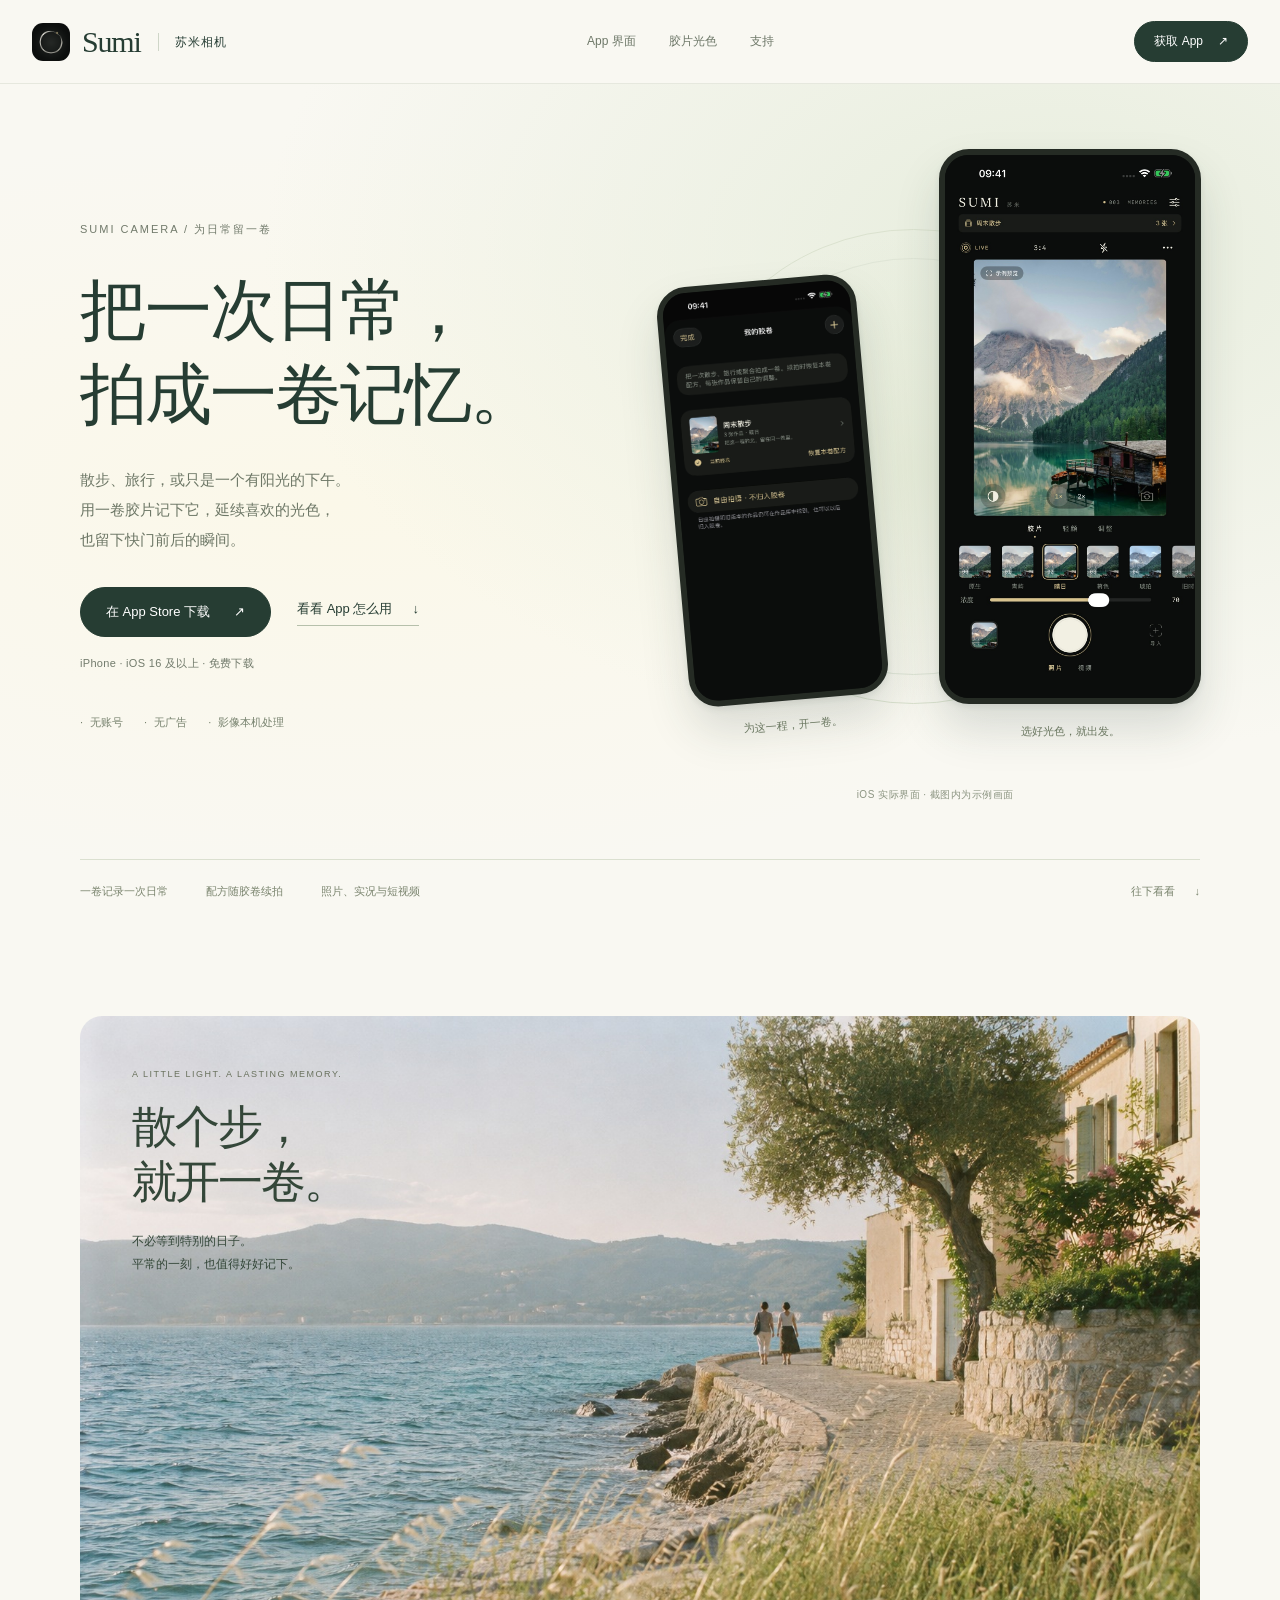
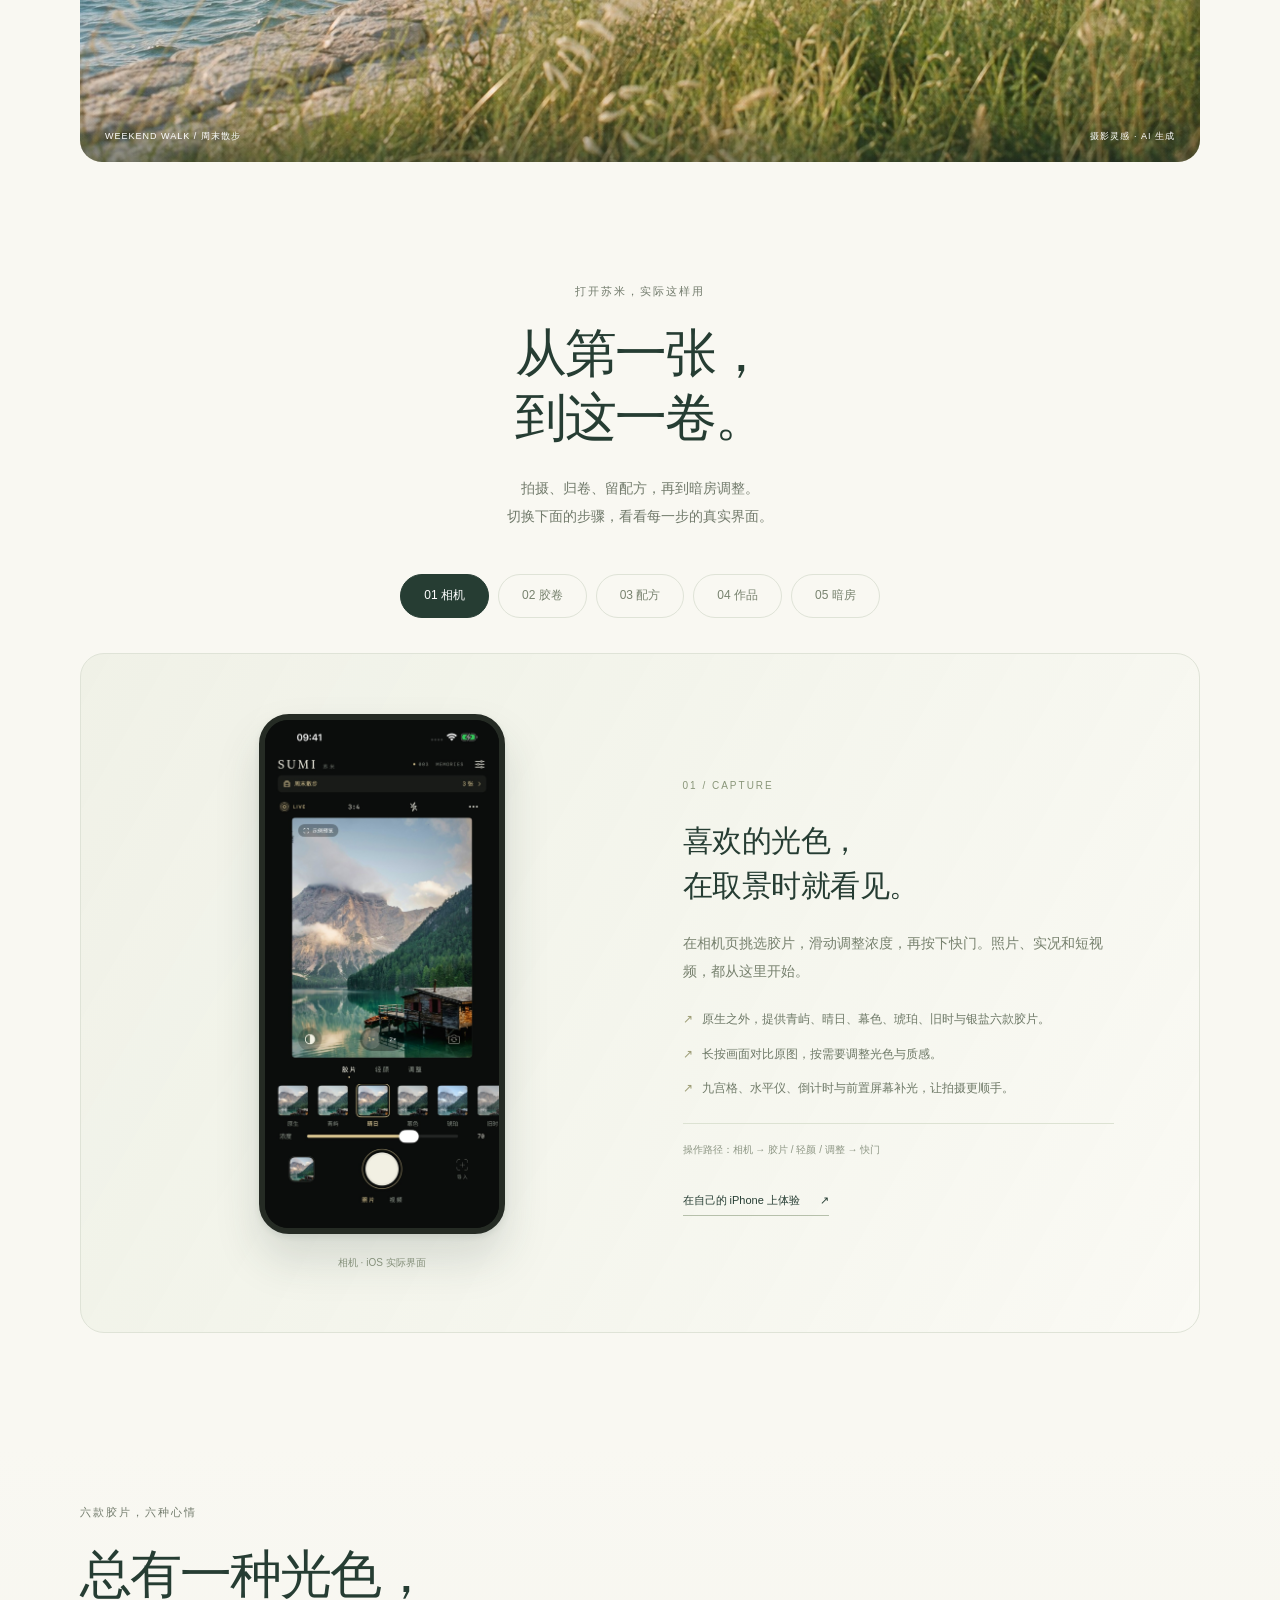
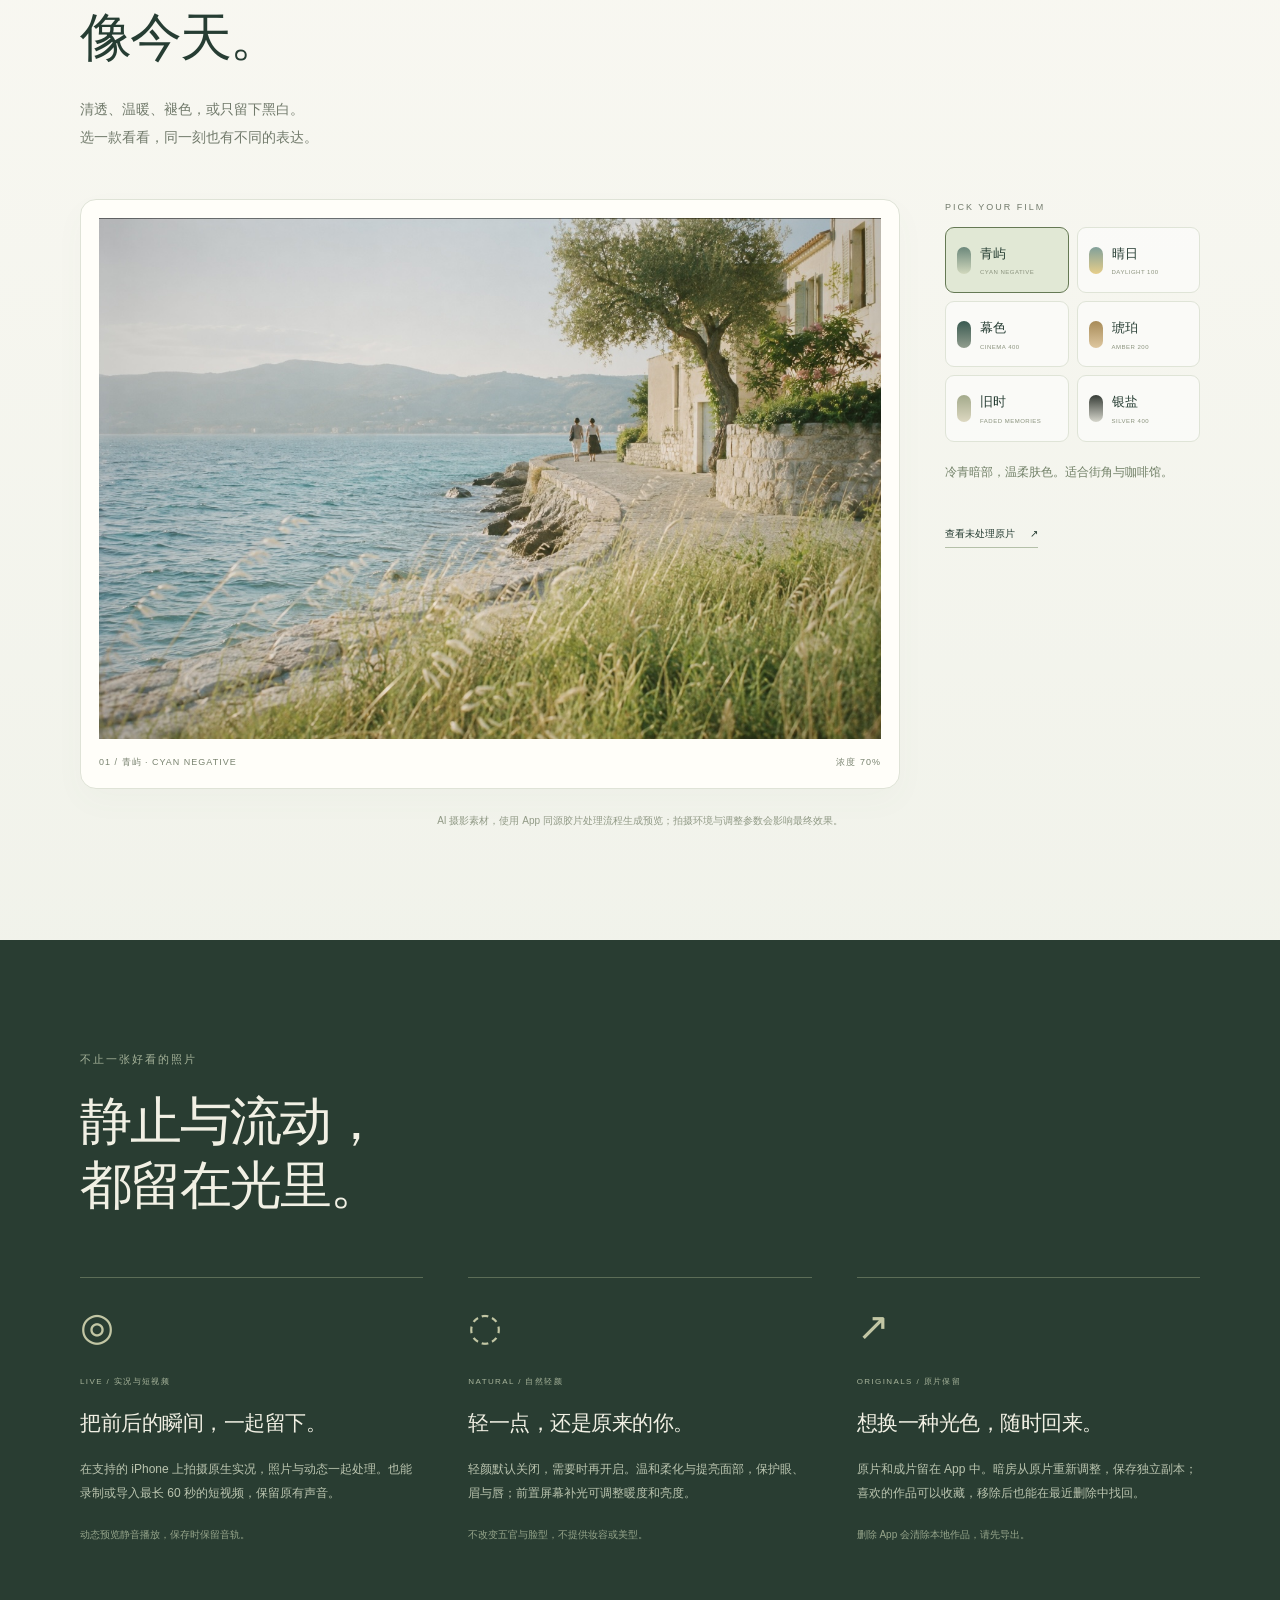
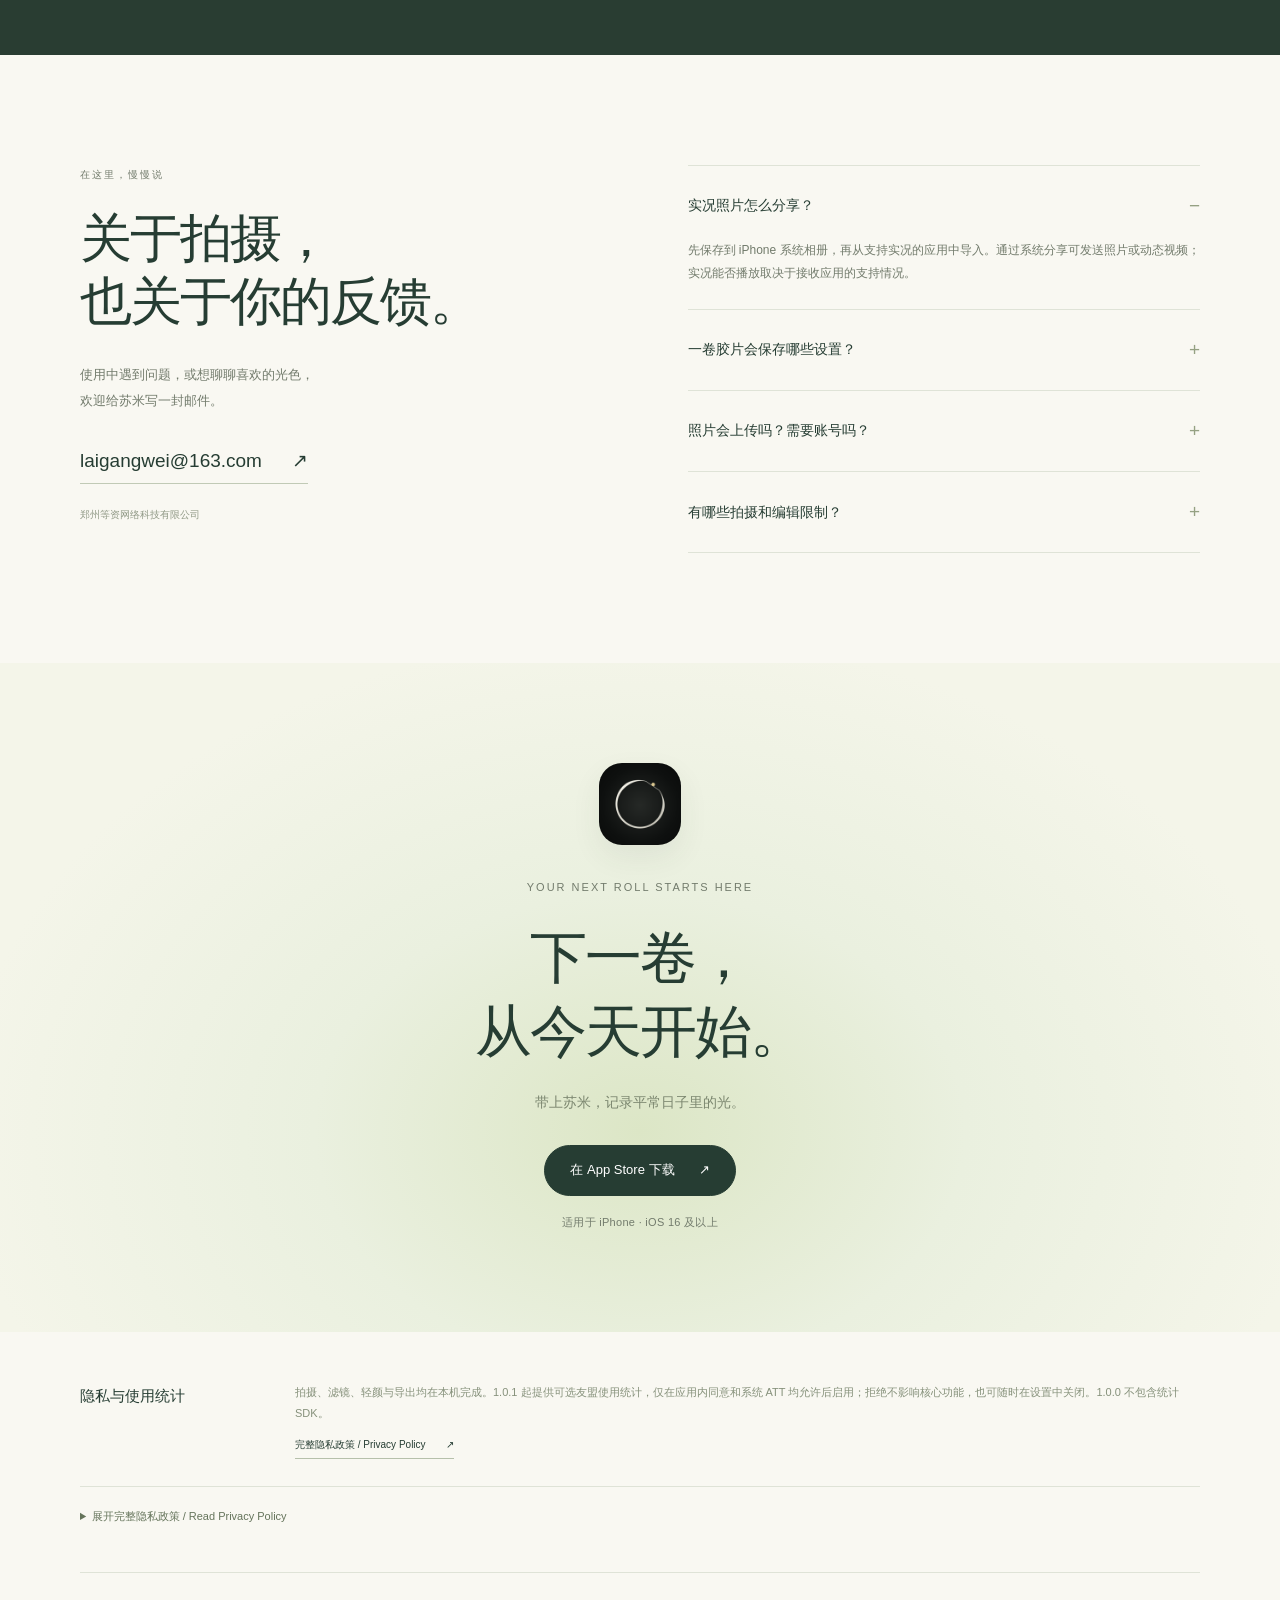
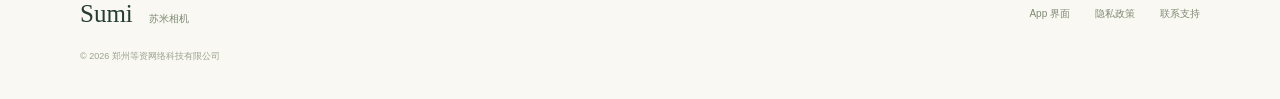
==== commit 37fae934: "合并最新 ATT 隐私声明并保留产品网站改版" ====
--- a/index.html
+++ b/index.html
@@ -39,10 +39,37 @@
 
 <section class="essentials section" aria-labelledby="essentials-title"><div class="wrap"><div class="section-heading"><p class="eyebrow">不止一张好看的照片</p><h2 id="essentials-title">静止与流动，<br>都留在光里。</h2></div><div class="essentials-grid"><article><span class="feature-mark live-mark" aria-hidden="true">◎</span><p class="eyebrow">LIVE / 实况与短视频</p><h3>把前后的瞬间，一起留下。</h3><p>在支持的 iPhone 上拍摄原生实况，照片与动态一起处理。也能录制或导入最长 60 秒的短视频，保留原有声音。</p><p class="feature-note">动态预览静音播放，保存时保留音轨。</p></article><article><span class="feature-mark" aria-hidden="true">◌</span><p class="eyebrow">NATURAL / 自然轻颜</p><h3>轻一点，还是原来的你。</h3><p>轻颜默认关闭，需要时再开启。温和柔化与提亮面部，保护眼、眉与唇；前置屏幕补光可调整暖度和亮度。</p><p class="feature-note">不改变五官与脸型，不提供妆容或美型。</p></article><article><span class="feature-mark" aria-hidden="true">↗</span><p class="eyebrow">ORIGINALS / 原片保留</p><h3>想换一种光色，随时回来。</h3><p>原片和成片留在 App 中。暗房从原片重新调整，保存独立副本；喜欢的作品可以收藏，移除后也能在最近删除中找回。</p><p class="feature-note">删除 App 会清除本地作品，请先导出。</p></article></div></div></section>
 
-<section class="section support" id="support" aria-labelledby="support-title"><div class="wrap support-grid"><div><p class="eyebrow">在这里，慢慢说</p><h2 id="support-title">关于拍摄，<br>也关于你的反馈。</h2><p>使用中遇到问题，或想聊聊喜欢的光色，<br>欢迎给苏米写一封邮件。</p><a class="contact-email" href="mailto:laigangwei@163.com">laigangwei@163.com <span aria-hidden="true">↗</span></a><p class="support-brand">郑州等资网络科技有限公司</p></div><div class="faq"><details open><summary>实况照片怎么分享？</summary><p>先保存到 iPhone 系统相册，再从支持实况的应用中导入。通过系统分享可发送照片或动态视频；实况能否播放取决于接收应用的支持情况。</p></details><details><summary>一卷胶片会保存哪些设置？</summary><p>保存胶片、浓度、光色、颗粒、柔光、暗角、轻颜与画幅。选择这卷续拍时可恢复配方。临时拍摄调整不会自动改写配方，更新配方也不会改变已有作品。</p></details><details><summary>照片会上传吗？需要账号吗？</summary><p>不需要账号。影像处理在本机完成，苏米不建立照片或视频上传服务。含使用统计功能的版本会单独征求同意，拒绝不影响拍摄与编辑，可在设置中关闭。</p><a href="privacy.html">阅读完整隐私政策 ↗</a></details><details><summary>有哪些拍摄和编辑限制？</summary><p>需要 iOS 16 或更新版本。实况、镜头与闪光能力依设备而定。当前不支持 RAW、HDR 视频、4K 或手动快门 / ISO，也不提供视频剪辑时间轴与实况关键帧选择。</p></details></div></div></section>
+<section class="section support" id="support" aria-labelledby="support-title"><div class="wrap support-grid"><div><p class="eyebrow">在这里，慢慢说</p><h2 id="support-title">关于拍摄，<br>也关于你的反馈。</h2><p>使用中遇到问题，或想聊聊喜欢的光色，<br>欢迎给苏米写一封邮件。</p><a class="contact-email" href="mailto:laigangwei@163.com">laigangwei@163.com <span aria-hidden="true">↗</span></a><p class="support-brand">郑州等资网络科技有限公司</p></div><div class="faq"><details open><summary>实况照片怎么分享？</summary><p>先保存到 iPhone 系统相册，再从支持实况的应用中导入。通过系统分享可发送照片或动态视频；实况能否播放取决于接收应用的支持情况。</p></details><details><summary>一卷胶片会保存哪些设置？</summary><p>保存胶片、浓度、光色、颗粒、柔光、暗角、轻颜与画幅。选择这卷续拍时可恢复配方。临时拍摄调整不会自动改写配方，更新配方也不会改变已有作品。</p></details><details><summary>照片会上传吗？需要账号吗？</summary><p>不需要账号。影像处理在本机完成，苏米不建立照片或视频上传服务。含使用统计功能的版本需要应用内同意和系统 ATT 均允许后才启用，拒绝不影响拍摄与编辑，可在设置中关闭。</p><a href="privacy.html">阅读完整隐私政策 ↗</a></details><details><summary>有哪些拍摄和编辑限制？</summary><p>需要 iOS 16 或更新版本。实况、镜头与闪光能力依设备而定。当前不支持 RAW、HDR 视频、4K 或手动快门 / ISO，也不提供视频剪辑时间轴与实况关键帧选择。</p></details></div></div></section>
 
 <section class="download-section" id="download"><div class="wrap download-inner"><img class="download-icon" src="assets/icon.png" alt="苏米相机 App 图标" width="88" height="88" loading="lazy"><p class="eyebrow">YOUR NEXT ROLL STARTS HERE</p><h2>下一卷，<br>从今天开始。</h2><p>带上苏米，记录平常日子里的光。</p><a class="button" href="https://apps.apple.com/cn/app/id6811032651">在 App Store 下载 <span aria-hidden="true">↗</span></a><span class="availability">适用于 iPhone · iOS 16 及以上</span></div></section>
-<section class="privacy-summary wrap" id="privacy" aria-labelledby="privacy-title"><h2 id="privacy-title">隐私与使用统计</h2><p>拍摄、滤镜、轻颜与导出均在本机完成。含统计功能的版本仅在你同意后开启友盟使用统计，拒绝不影响核心功能，也可随时在设置中关闭。</p><a class="text-link" href="privacy.html">完整隐私政策 / Privacy Policy <span aria-hidden="true">↗</span></a></section>
+<section class="privacy-summary wrap" id="privacy" aria-labelledby="privacy-title"><h2 id="privacy-title">隐私与使用统计</h2><p>拍摄、滤镜、轻颜与导出均在本机完成。1.0.1 起提供可选友盟使用统计，仅在应用内同意和系统 ATT 均允许后启用；拒绝不影响核心功能，也可随时在设置中关闭。1.0.0 不包含统计 SDK。</p><a class="text-link" href="privacy.html">完整隐私政策 / Privacy Policy <span aria-hidden="true">↗</span></a><details class="privacy-inline"><summary>展开完整隐私政策 / Read Privacy Policy</summary><div class="policy-content"><h2>隐私政策 · Privacy Policy</h2>
+<p class="sub">最后更新：2026 年 11 月 16 日 / Last updated: 16 November 2026</p>
+<h3>适用版本与本机影像处理</h3>
+<p>本政策适用于郑州等资网络科技有限公司提供的苏米相机（Sumi Camera）。1.0.1 起包含可选的友盟使用统计；1.0.0 不包含统计 SDK。应用不设账号、不展示广告。拍摄、滤镜、轻颜、胶卷、暗房与导出均在 iPhone 本机完成，照片、视频、面部数据、胶卷名称、备注与文件路径不会作为统计内容上传。</p>
+<h3>可选统计与系统授权</h3>
+<p>首次运行会展示「隐私与使用统计」。只有您同意开启统计，且在 iOS 系统 App 跟踪透明度（ATT）弹窗中允许跟踪后，应用才初始化友盟 SDK。拒绝任一授权不影响全部拍摄和编辑功能；未授权时不初始化 SDK，也不缓存等待上传的使用事件。</p>
+<p>SDK 名称：友盟移动统计 SDK（UMCommon 7.7.0、UMDevice 3.6.0）。运营方：友盟同欣（北京）科技有限公司。使用目的：分析启动、会话、页面访问、拍摄、导入、编辑保存与相册导出等功能使用情况，帮助改进产品。</p>
+<p>授权后，SDK 会处理设备标识（如 IDFV、SDK 生成标识）、设备型号、操作系统与应用版本、网络信息（含 IP 地址及联网方式）、使用交互数据。功能事件仅发送固定事件名称、作品类型、胶片风格及是否为示例等枚举值，不发送作品内容或自定义文字。</p>
+<p>友盟 SDK 的隐私声明还包含广告数据、第三方广告用途及广告衡量相关的跨应用跟踪；因此我们在系统 ATT 授权前不启动 SDK，并在商店披露相关数据用途。苏米不展示广告，未集成 IDFA 组件，关闭 ASA、SKAN 及进端归因采集。有关友盟处理、保存与保护数据的规则，请参阅 <a href="https://www.umeng.com/page/policy">友盟隐私政策</a>。</p>
+<h3>关闭、撤回与数据请求</h3>
+<p>您可随时在「苏米 → 设置 → 隐私与使用统计」选择「不开启使用统计」，或在 iOS「设置 → 隐私与安全性 → 跟踪」撤回系统授权。应用回到前台时会重新检查系统授权；SDK 统计关闭后不再提交后续功能事件。已提交的数据不会因关闭统计或卸载应用而自动删除。</p>
+<p>如需了解、查阅、更正或删除统计数据，请联系 <a href="mailto:laigangwei@163.com">laigangwei@163.com</a>；我们会按请求核实并协助联系 SDK 服务方。友盟的数据权益联系邮箱为 <a href="mailto:Umeng_Legal@service.umeng.com">Umeng_Legal@service.umeng.com</a>。请勿在普通邮件中发送照片、证件或其他无关敏感信息。</p>
+<h3>系统权限与本地保存</h3>
+<ul>
+<li>相机权限用于取景和拍摄；麦克风权限仅在记录实况声音或视频时按需请求。</li>
+<li>相册导入使用系统照片选择器，只读取您主动选择的项目。手动保存或您开启的自动保存使用「仅添加照片」权限。</li>
+<li>原片、成片、胶卷和设置保存在 App 沙盒中，删除 App 会清除这些本地数据。重要作品请先导出。已经导出到系统相册的内容由系统相册管理。</li>
+<li>应用不请求精确位置权限；导出的照片移除 GPS 定位信息。网络 IP 地址仍可能反映大致区域。</li>
+<li>系统权限可在 iOS「设置」中撤回。统计开关与拍摄权限互不依赖。</li>
+</ul>
+<h3>English</h3>
+<p>Sumi Camera is provided by Zhengzhou Dengzi Network Technology Co., Ltd. Version 1.0.1 introduces optional Umeng analytics; version 1.0.0 has no analytics SDK. There is no account and no in-app advertising. Capture, film processing, retouching and editing happen on your iPhone. Photos, videos, face data, roll names, notes and file paths are not sent as analytics.</p>
+<p>The Umeng SDK starts only after both your in-app analytics consent and iOS App Tracking Transparency (ATT) authorization. Declining either leaves all capture and editing features available. No usage events are buffered for later upload before authorization.</p>
+<p>Umeng Mobile Analytics (UMCommon 7.7.0 and UMDevice 3.6.0), operated by Umeng Tongxin (Beijing) Technology Co., Ltd., processes device identifiers such as IDFV and SDK-generated identifiers, device/system/app information, network information including IP address and connection type, sessions, page visits and feature interactions. Feature events contain only fixed values such as media type, film style and sample status. IP addresses may indicate an approximate region.</p>
+<p>The SDK privacy declaration also includes advertising data, third-party advertising purposes and cross-app tracking related to advertising measurement. We therefore require ATT authorization before initializing it and disclose these uses on the App Store. Sumi does not display ads, does not integrate the IDFA component, and disables ASA, SKAN and inbound attribution collection. See the <a href="https://www.umeng.com/page/policy">Umeng Privacy Policy</a> for its data handling and retention rules.</p>
+<p>You may disable analytics in Sumi Settings → Privacy and Usage Analytics, or revoke tracking in iOS Settings → Privacy &amp; Security → Tracking. The app checks system authorization when returning to the foreground. Disabling analytics stops subsequent feature-event submissions; it does not automatically erase data already sent. Contact <a href="mailto:laigangwei@163.com">laigangwei@163.com</a> for access, correction or deletion requests; we can assist in contacting the SDK provider, whose privacy contact is <a href="mailto:Umeng_Legal@service.umeng.com">Umeng_Legal@service.umeng.com</a>.</p>
+<p>Camera access is used for capture, microphone access for Live Photo/video sound, and add-only Photos access for manual or enabled automatic saving. Importing uses the system photo picker. Originals, edits, rolls and preferences stay in the app sandbox and are removed with the app; exported items remain in Photos. The app does not request precise location permission and removes GPS metadata from exported photos. You may revoke permissions in iOS Settings.</p>
+<p>联系 / Contact: <a href="mailto:laigangwei@163.com">laigangwei@163.com</a></p></div></details></section>
 </main>
 <footer class="site-footer wrap"><a class="footer-brand" href="#main">Sumi <span>苏米相机</span></a><nav aria-label="页脚"><a href="#experience">App 界面</a><a href="privacy.html">隐私政策</a><a href="mailto:laigangwei@163.com">联系支持</a></nav><p>© 2026 郑州等资网络科技有限公司</p></footer>
 <dialog class="image-dialog" id="image-dialog" aria-label="图片大图预览"><div class="dialog-toolbar"><span id="dialog-caption">App 界面</span><button id="close-preview" aria-label="关闭大图">关闭 <span aria-hidden="true">×</span></button></div><img id="dialog-image" alt=""></dialog>
--- a/style.css
+++ b/style.css
@@ -11,3 +11,5 @@
 @media(max-width:760px){html{scroll-padding-top:75px}.wrap{width:calc(100% - 40px)}.section{padding:75px 0}.header-inner{width:calc(100% - 36px);height:69px;gap:15px}.brand{gap:8px}.brand img{width:31px;height:31px;border-radius:9px}.brand-name{font-size:26px}.brand-name>span{display:none}.site-header nav{gap:22px;font-size:11px}.site-header nav a:nth-child(2){display:none}.button.small{padding:8px 14px;gap:10px;font-size:10px}.hero-grid{grid-template-columns:minmax(0,1fr);padding-top:50px;padding-bottom:27px;gap:35px}.hero-copy{text-align:center}.hero .eyebrow{font-size:9px}.hero h1{font-size:clamp(39px,12.5vw,53px);letter-spacing:-2px;margin:25px 0}.hero-description{font-size:13px;line-height:1.95}.hero-actions{justify-content:center;gap:20px;margin-top:25px}.hero-notes{justify-content:center;margin-top:25px;font-size:10px}.hero-visual{width:100%;max-width:385px;min-width:0;min-height:570px;margin:0 auto}.hero-camera{width:229px;top:0;right:8px}.hero-roll{width:169px;top:116px;left:0}.hero-halo{width:350px;height:350px;top:70px;left:10px}.screen-note{font-size:9px}.hero-bottom{justify-content:center;gap:16px;font-size:8px;padding:17px 0}.hero-bottom a{display:none}.moment-section{padding:55px 0 0}.moment-copy{top:23px;left:24px}.moment-copy .eyebrow{font-size:6px;letter-spacing:1px}.moment-copy h2{font-size:30px;margin:10px 0}.moment-copy>p:last-child{font-size:9px}.moment{border-radius:14px}.moment figcaption{font-size:7px;padding:12px 15px;letter-spacing:.5px}.section-heading>h2{font-size:40px;margin:17px 0 22px}.section-heading>p:last-child{font-size:12px}.step-tabs{gap:6px;margin:32px 0 23px;flex-wrap:wrap}.step-tabs button{padding:8px 17px;font-size:10px}.step-panel{grid-template-columns:1fr;gap:40px;padding:35px 25px;border-radius:18px}.step-visual{grid-row:2}.walkthrough{width:236px}.step-copy{max-width:400px;margin:auto}.step-copy h3{font-size:29px;margin:15px 0}.step-copy>p:not(.step-path){font-size:12px}.step-copy ul{font-size:11px}.step-copy li{margin-bottom:9px}.step-path{margin-top:18px;margin-bottom:20px;font-size:9px}.step-visual figcaption{font-size:9px}.films{padding-top:25px}.film-studio{grid-template-columns:1fr;gap:25px;margin-top:30px}.film-figure{padding:12px;border-radius:11px}.film-figure figcaption{font-size:8px;padding-top:12px}.film-controls>.eyebrow{display:none}.film-buttons{grid-template-columns:repeat(3,1fr);gap:7px}.film-buttons button{padding:11px 10px;gap:10px}.film-buttons small{font-size:6px}.film-detail{margin-top:15px;min-height:0;font-size:11px}.original-button{margin-top:7px}.image-note{font-size:8px;line-height:1.8;margin-top:19px}.essentials .section-heading>h2{font-size:40px}.essentials-grid{grid-template-columns:1fr;gap:35px;margin-top:40px}.essentials-grid article{padding-top:22px}.feature-mark{font-size:35px;margin-bottom:15px}.essentials h3{font-size:22px;margin:14px 0}.essentials article>p:not(.eyebrow){font-size:12px}.essentials article>p.feature-note{font-size:9px;margin-top:15px}.support-grid{grid-template-columns:1fr;gap:45px}.support h2{font-size:40px}.support p{font-size:12px}.contact-email{font-size:18px;margin-top:24px}.faq details{padding:20px 0}.faq summary{font-size:13px}.download-section{padding:75px 0}.download-inner h2{font-size:47px}.download-inner .eyebrow{font-size:8px}.download-icon{width:70px;height:70px;border-radius:20px}.download-inner>p:not(.eyebrow){font-size:12px}.privacy-summary{grid-template-columns:1fr;padding-top:35px;padding-bottom:30px;gap:12px}.privacy-summary .text-link{grid-column:1}.privacy-summary h2{font-size:14px}.privacy-summary p{font-size:10px}.site-footer{gap:25px;padding-top:25px;padding-bottom:25px}.site-footer nav{gap:16px;font-size:9px}.site-footer>p{font-size:8px;margin-top:-10px}.footer-brand{font-size:23px}.footer-brand span{display:none}.policy-page{padding:45px 23px 70px}.policy-page h1{font-size:30px}.policy-page h2{font-size:19px}.policy-page p,.policy-page li{font-size:13px}}
 @media(max-width:380px){.site-header nav a:first-child{display:none}.hero h1{font-size:clamp(39px,12.5vw,46px)}.hero-visual{min-height:510px}.hero-camera{width:202px;right:0}.hero-roll{width:148px;left:0;top:105px}.hero-halo{width:285px;height:285px;left:0}.hero-actions{gap:16px}.hero-actions .button{font-size:11px;gap:13px}.hero-actions .text-link{font-size:10px}.hero-bottom{gap:11px;font-size:7px}.moment-copy{top:16px;left:17px}.moment-copy h2{font-size:25px}.moment-copy>p:last-child{font-size:8px}.moment-copy .eyebrow{font-size:5px}.moment figcaption{font-size:6px}.film-buttons button{gap:7px;padding:10px 8px}.film-buttons small{font-size:5px}.film-buttons button{font-size:12px}.swatch{width:11px;height:23px}.step-tabs button{padding:8px 13px}.section-heading>h2,.support h2{font-size:36px}.step-copy h3{font-size:26px}.contact-email{font-size:16px}.hero-notes{gap:15px}.privacy-summary .text-link{font-size:9px}}
 @media(prefers-reduced-motion:reduce){html{scroll-behavior:auto}*,*:before,*:after{transition:none!important;animation:none!important}}
+
+.privacy-inline{grid-column:1/-1;border-top:1px solid var(--line);padding-top:20px;margin-top:15px}.privacy-inline>summary{font-size:11px;cursor:pointer;color:#65745b}.privacy-inline .policy-content{padding:10px 0 20px;max-width:850px}.privacy-inline h2{margin:20px 0 15px;font-size:20px}.privacy-inline h3{font-size:15px;margin:25px 0 12px}.privacy-inline .policy-content p,.privacy-inline li{font-size:12px;line-height:1.95;color:#65735f;margin:0 0 12px}.privacy-inline ul{padding-left:20px}.privacy-inline a{border-bottom:1px solid #adb99f;overflow-wrap:anywhere}
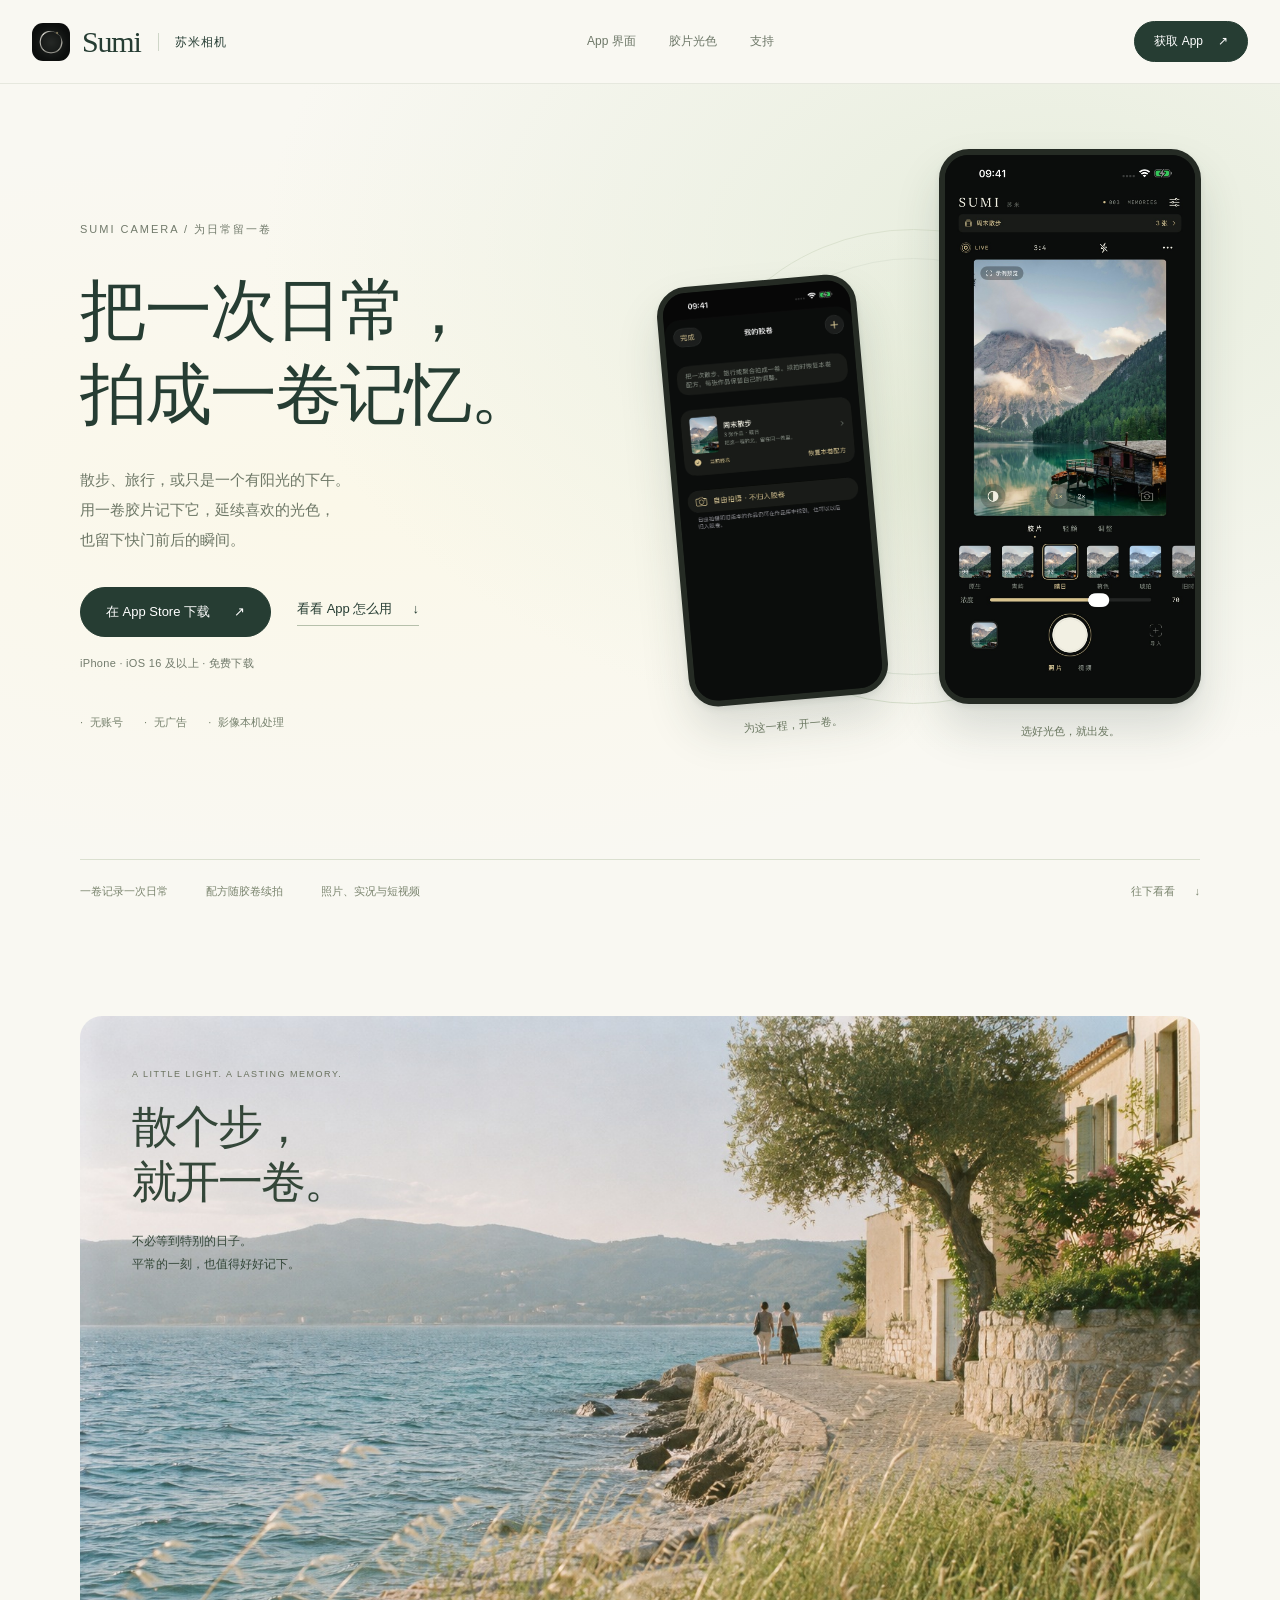
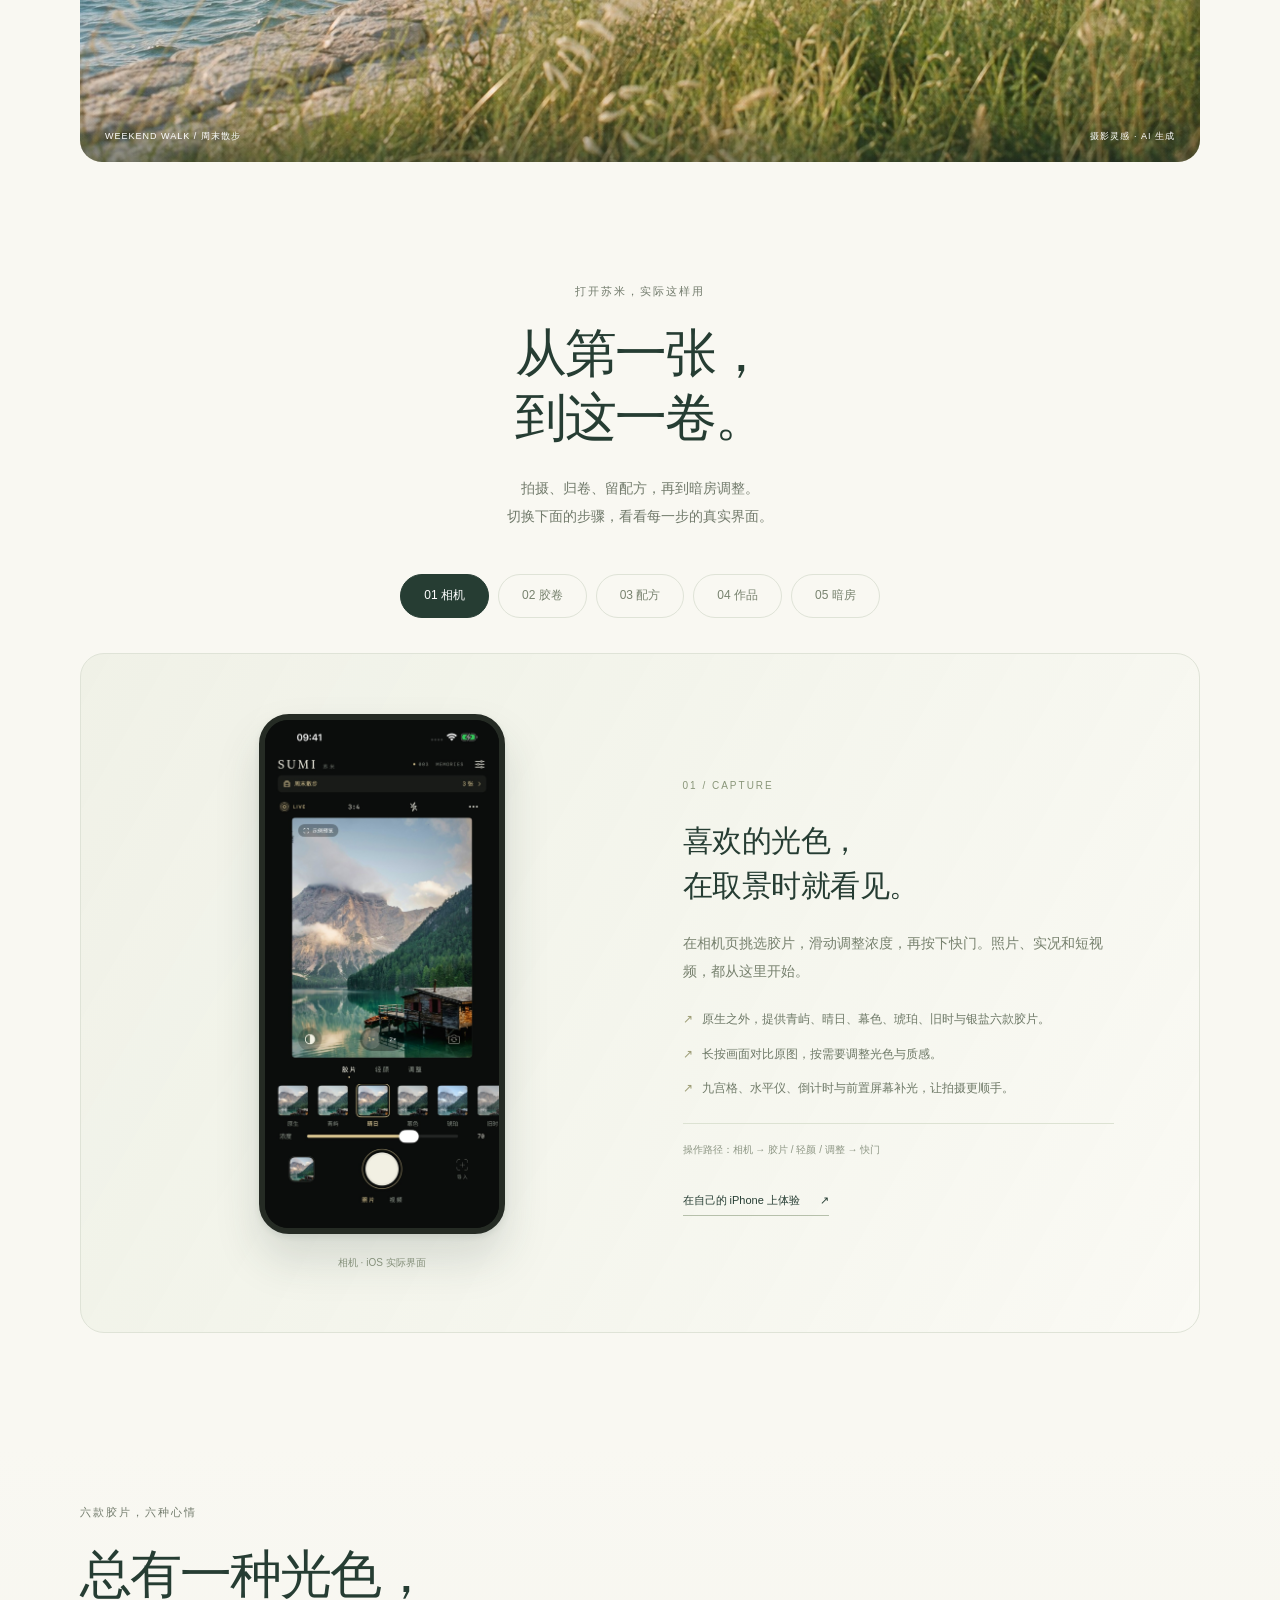
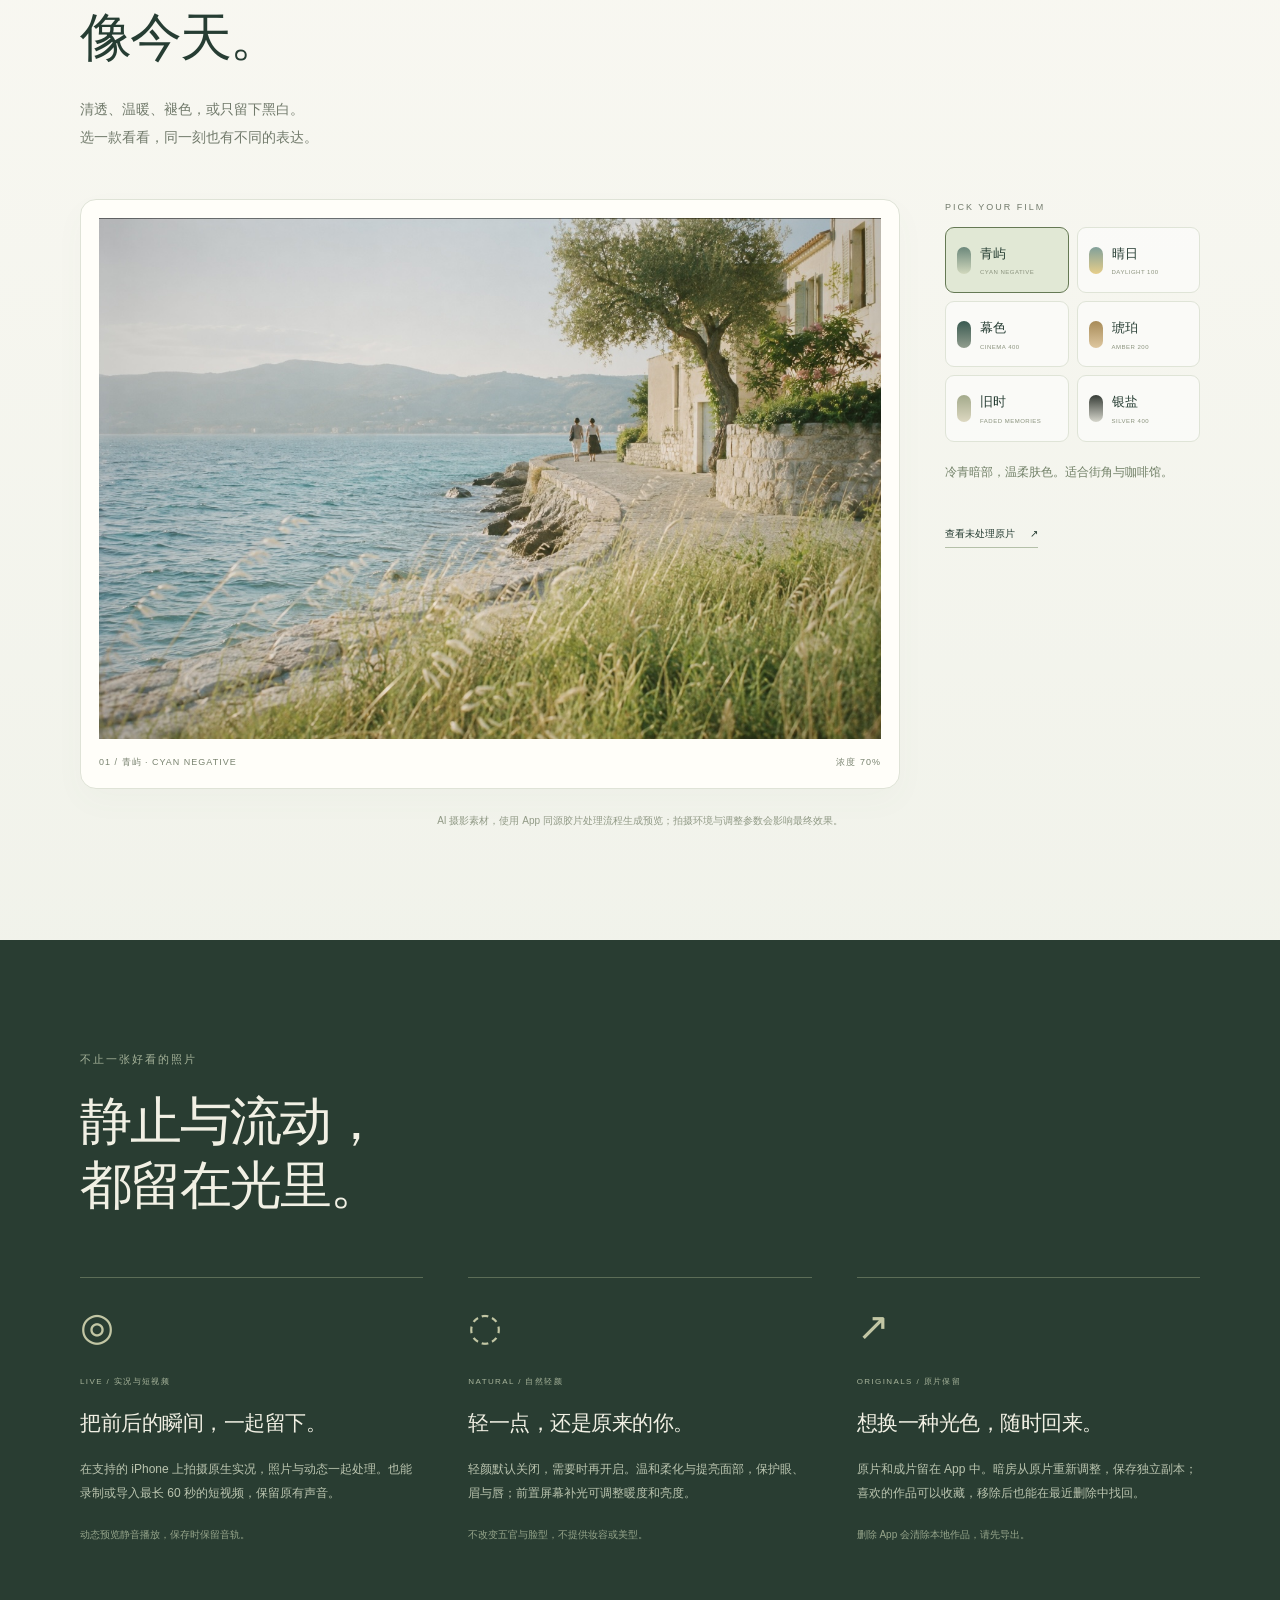
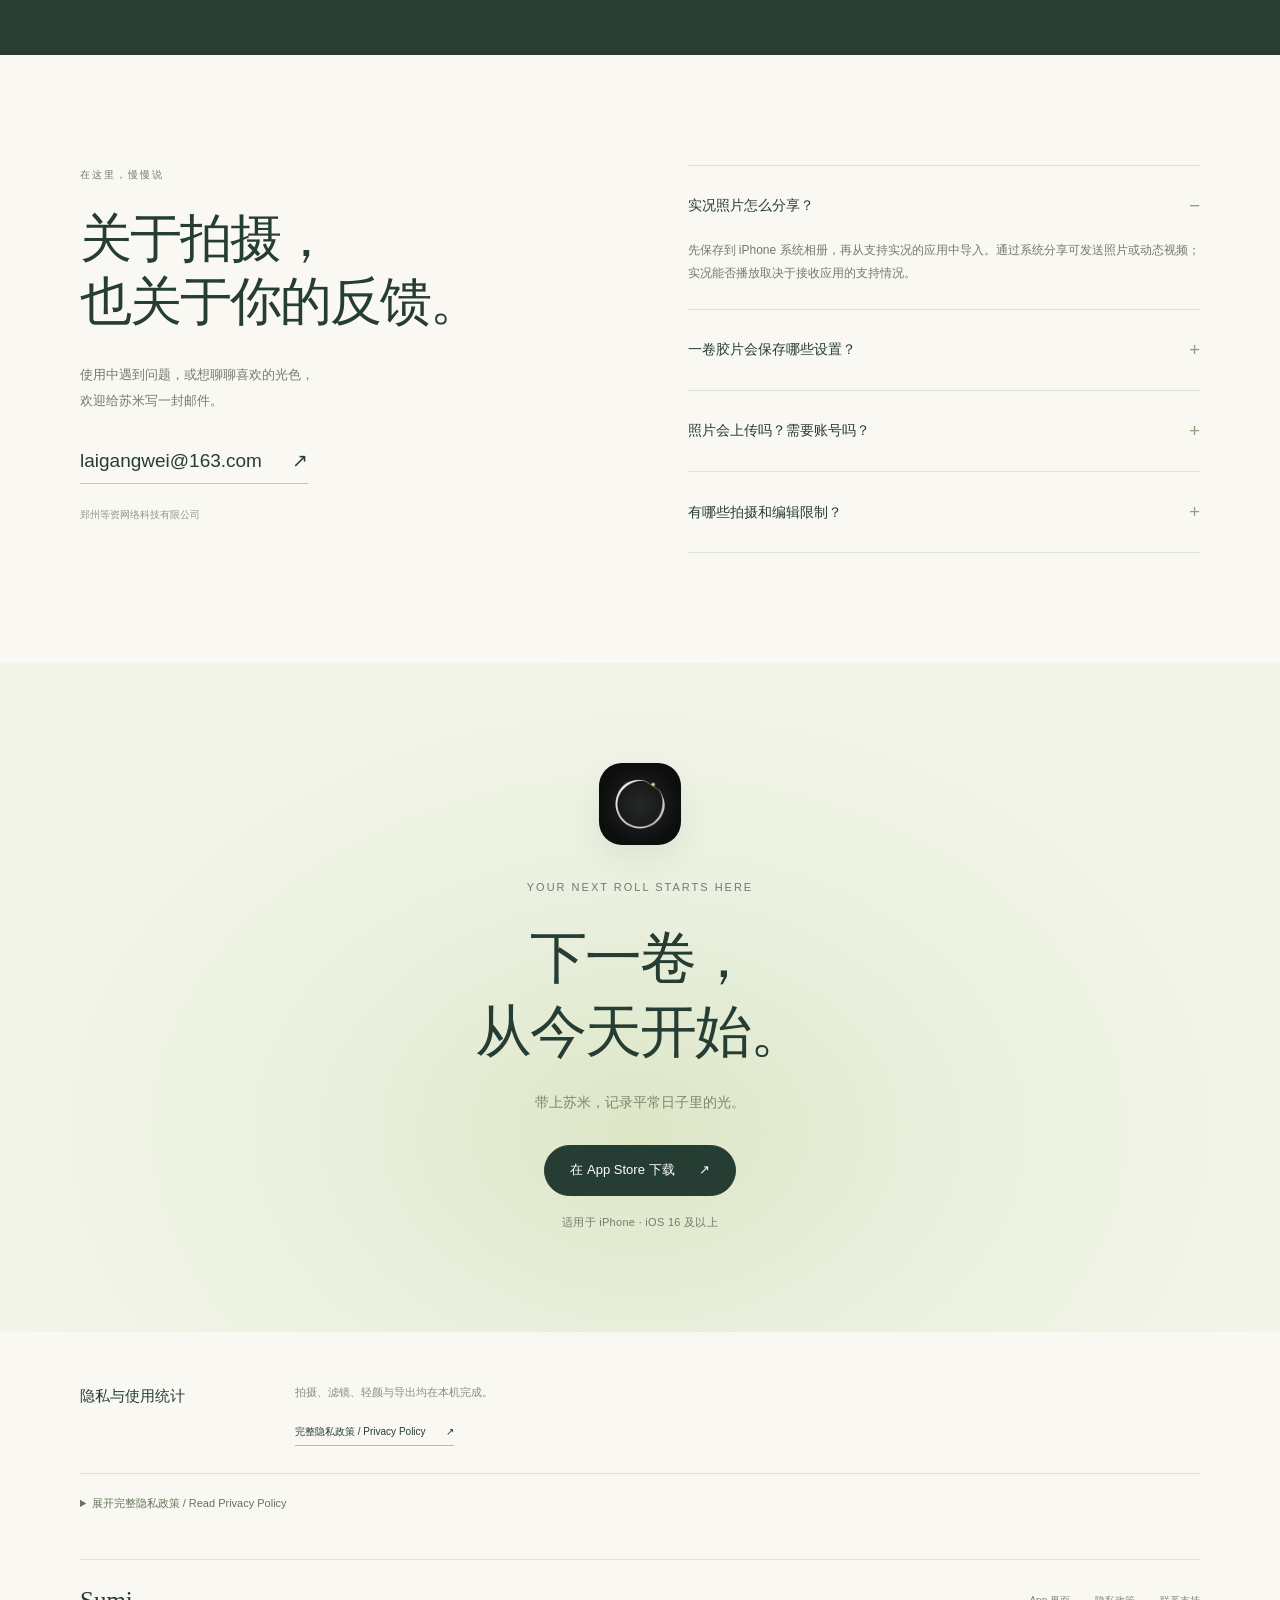
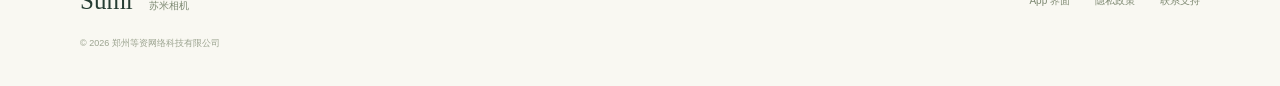
==== commit d00b8726: "移除首页统计说明与截图示例提示" ====
--- a/index.html
+++ b/index.html
@@ -25,7 +25,7 @@
 <main id="main">
 <section class="hero" aria-labelledby="hero-title"><div class="wrap hero-grid">
   <div class="hero-copy"><p class="eyebrow">SUMI CAMERA / 为日常留一卷</p><h1 id="hero-title">把一次日常，<br>拍成一卷记忆。</h1><p class="hero-description">散步、旅行，或只是一个有阳光的下午。<br>用一卷胶片记下它，延续喜欢的光色，<br>也留下快门前后的瞬间。</p><div class="hero-actions"><a class="button" href="https://apps.apple.com/cn/app/id6811032651">在 App Store 下载 <span aria-hidden="true">↗</span></a><a class="text-link" href="#experience">看看 App 怎么用 <span aria-hidden="true">↓</span></a></div><p class="availability">iPhone · iOS 16 及以上 · 免费下载</p><div class="hero-notes"><span>无账号</span><span>无广告</span><span>影像本机处理</span></div></div>
-  <div class="hero-visual" aria-label="苏米相机实际 iOS 界面"><div class="hero-halo" aria-hidden="true"></div><figure class="hero-roll"><a class="phone secondary" href="assets/app-rolls.jpg" data-preview aria-label="查看我的胶卷界面大图"><img src="assets/app-rolls.jpg" alt="iOS 我的胶卷页面，周末散步胶卷带有封面、短记与恢复本卷配方入口。" width="960" height="2086"></a><figcaption>为这一程，开一卷。</figcaption></figure><figure class="hero-camera"><a class="phone primary" href="assets/app-camera.jpg" data-preview aria-label="查看相机界面大图"><img src="assets/app-camera.jpg" alt="苏米相机 iOS 取景界面，湖畔示例画面下方有胶片、浓度、快门与导入入口。" width="960" height="2086" fetchpriority="high"></a><figcaption>选好光色，就出发。</figcaption></figure><p class="screen-note">iOS 实际界面 · 截图内为示例画面</p></div>
+  <div class="hero-visual" aria-label="苏米相机实际 iOS 界面"><div class="hero-halo" aria-hidden="true"></div><figure class="hero-roll"><a class="phone secondary" href="assets/app-rolls.jpg" data-preview aria-label="查看我的胶卷界面大图"><img src="assets/app-rolls.jpg" alt="iOS 我的胶卷页面，周末散步胶卷带有封面、短记与恢复本卷配方入口。" width="960" height="2086"></a><figcaption>为这一程，开一卷。</figcaption></figure><figure class="hero-camera"><a class="phone primary" href="assets/app-camera.jpg" data-preview aria-label="查看相机界面大图"><img src="assets/app-camera.jpg" alt="苏米相机 iOS 取景界面，湖畔示例画面下方有胶片、浓度、快门与导入入口。" width="960" height="2086" fetchpriority="high"></a><figcaption>选好光色，就出发。</figcaption></figure></div>
 </div><div class="wrap hero-bottom"><span>一卷记录一次日常</span><span>配方随胶卷续拍</span><span>照片、实况与短视频</span><a href="#experience">往下看看 <span aria-hidden="true">↓</span></a></div></section>
 
 <section class="moment-section"><div class="wrap"><figure class="moment"><img src="assets/coastal-walk.jpg" alt="柔和日光下，两位同行的人沿着海边石道散步，前景是随风生长的野草。" width="1536" height="1024" loading="lazy"><div class="moment-copy"><p class="eyebrow">A LITTLE LIGHT. A LASTING MEMORY.</p><h2>散个步，<br>就开一卷。</h2><p>不必等到特别的日子。<br>平常的一刻，也值得好好记下。</p></div><figcaption><span>WEEKEND WALK / 周末散步</span><span>摄影灵感 · AI 生成</span></figcaption></figure></div></section>
@@ -42,7 +42,7 @@
 <section class="section support" id="support" aria-labelledby="support-title"><div class="wrap support-grid"><div><p class="eyebrow">在这里，慢慢说</p><h2 id="support-title">关于拍摄，<br>也关于你的反馈。</h2><p>使用中遇到问题，或想聊聊喜欢的光色，<br>欢迎给苏米写一封邮件。</p><a class="contact-email" href="mailto:laigangwei@163.com">laigangwei@163.com <span aria-hidden="true">↗</span></a><p class="support-brand">郑州等资网络科技有限公司</p></div><div class="faq"><details open><summary>实况照片怎么分享？</summary><p>先保存到 iPhone 系统相册，再从支持实况的应用中导入。通过系统分享可发送照片或动态视频；实况能否播放取决于接收应用的支持情况。</p></details><details><summary>一卷胶片会保存哪些设置？</summary><p>保存胶片、浓度、光色、颗粒、柔光、暗角、轻颜与画幅。选择这卷续拍时可恢复配方。临时拍摄调整不会自动改写配方，更新配方也不会改变已有作品。</p></details><details><summary>照片会上传吗？需要账号吗？</summary><p>不需要账号。影像处理在本机完成，苏米不建立照片或视频上传服务。含使用统计功能的版本需要应用内同意和系统 ATT 均允许后才启用，拒绝不影响拍摄与编辑，可在设置中关闭。</p><a href="privacy.html">阅读完整隐私政策 ↗</a></details><details><summary>有哪些拍摄和编辑限制？</summary><p>需要 iOS 16 或更新版本。实况、镜头与闪光能力依设备而定。当前不支持 RAW、HDR 视频、4K 或手动快门 / ISO，也不提供视频剪辑时间轴与实况关键帧选择。</p></details></div></div></section>
 
 <section class="download-section" id="download"><div class="wrap download-inner"><img class="download-icon" src="assets/icon.png" alt="苏米相机 App 图标" width="88" height="88" loading="lazy"><p class="eyebrow">YOUR NEXT ROLL STARTS HERE</p><h2>下一卷，<br>从今天开始。</h2><p>带上苏米，记录平常日子里的光。</p><a class="button" href="https://apps.apple.com/cn/app/id6811032651">在 App Store 下载 <span aria-hidden="true">↗</span></a><span class="availability">适用于 iPhone · iOS 16 及以上</span></div></section>
-<section class="privacy-summary wrap" id="privacy" aria-labelledby="privacy-title"><h2 id="privacy-title">隐私与使用统计</h2><p>拍摄、滤镜、轻颜与导出均在本机完成。1.0.1 起提供可选友盟使用统计，仅在应用内同意和系统 ATT 均允许后启用；拒绝不影响核心功能，也可随时在设置中关闭。1.0.0 不包含统计 SDK。</p><a class="text-link" href="privacy.html">完整隐私政策 / Privacy Policy <span aria-hidden="true">↗</span></a><details class="privacy-inline"><summary>展开完整隐私政策 / Read Privacy Policy</summary><div class="policy-content"><h2>隐私政策 · Privacy Policy</h2>
+<section class="privacy-summary wrap" id="privacy" aria-labelledby="privacy-title"><h2 id="privacy-title">隐私与使用统计</h2><p>拍摄、滤镜、轻颜与导出均在本机完成。</p><a class="text-link" href="privacy.html">完整隐私政策 / Privacy Policy <span aria-hidden="true">↗</span></a><details class="privacy-inline"><summary>展开完整隐私政策 / Read Privacy Policy</summary><div class="policy-content"><h2>隐私政策 · Privacy Policy</h2>
 <p class="sub">最后更新：2026 年 11 月 16 日 / Last updated: 16 November 2026</p>
 <h3>适用版本与本机影像处理</h3>
 <p>本政策适用于郑州等资网络科技有限公司提供的苏米相机（Sumi Camera）。1.0.1 起包含可选的友盟使用统计；1.0.0 不包含统计 SDK。应用不设账号、不展示广告。拍摄、滤镜、轻颜、胶卷、暗房与导出均在 iPhone 本机完成，照片、视频、面部数据、胶卷名称、备注与文件路径不会作为统计内容上传。</p>
